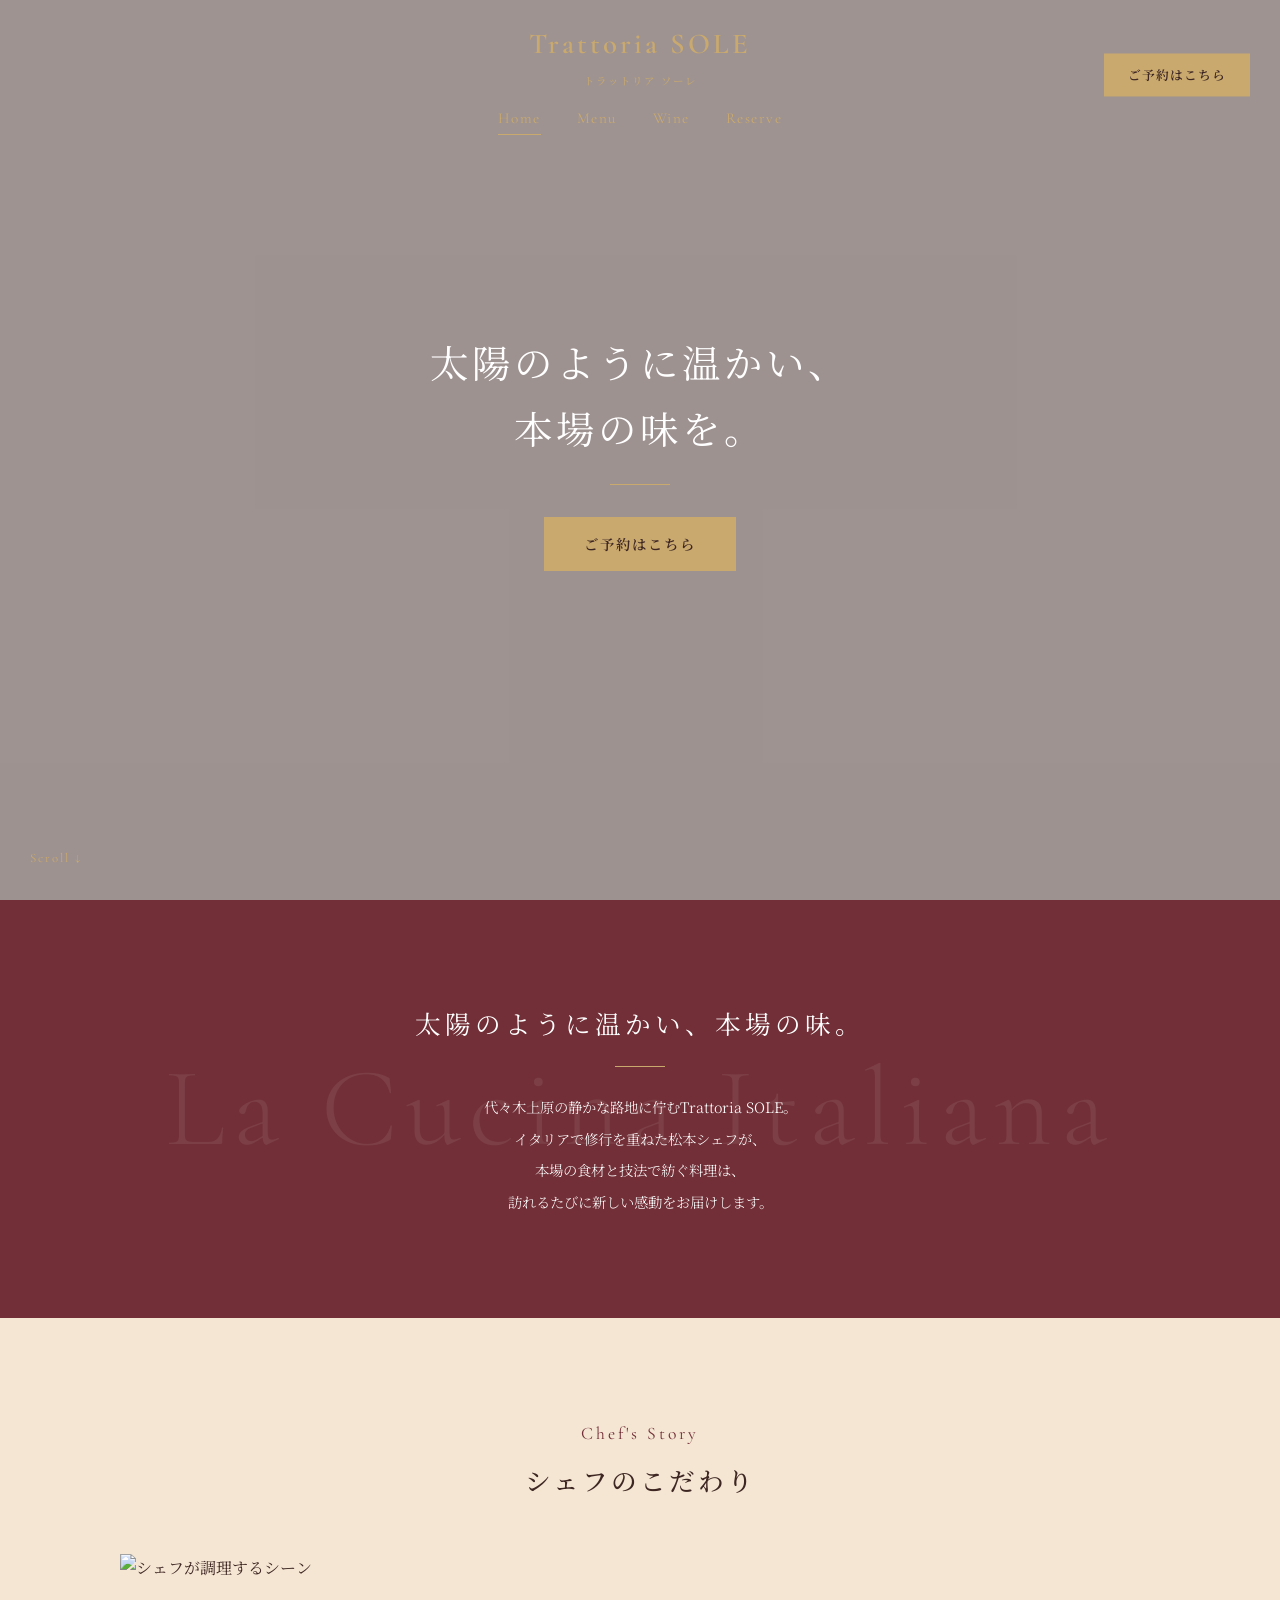
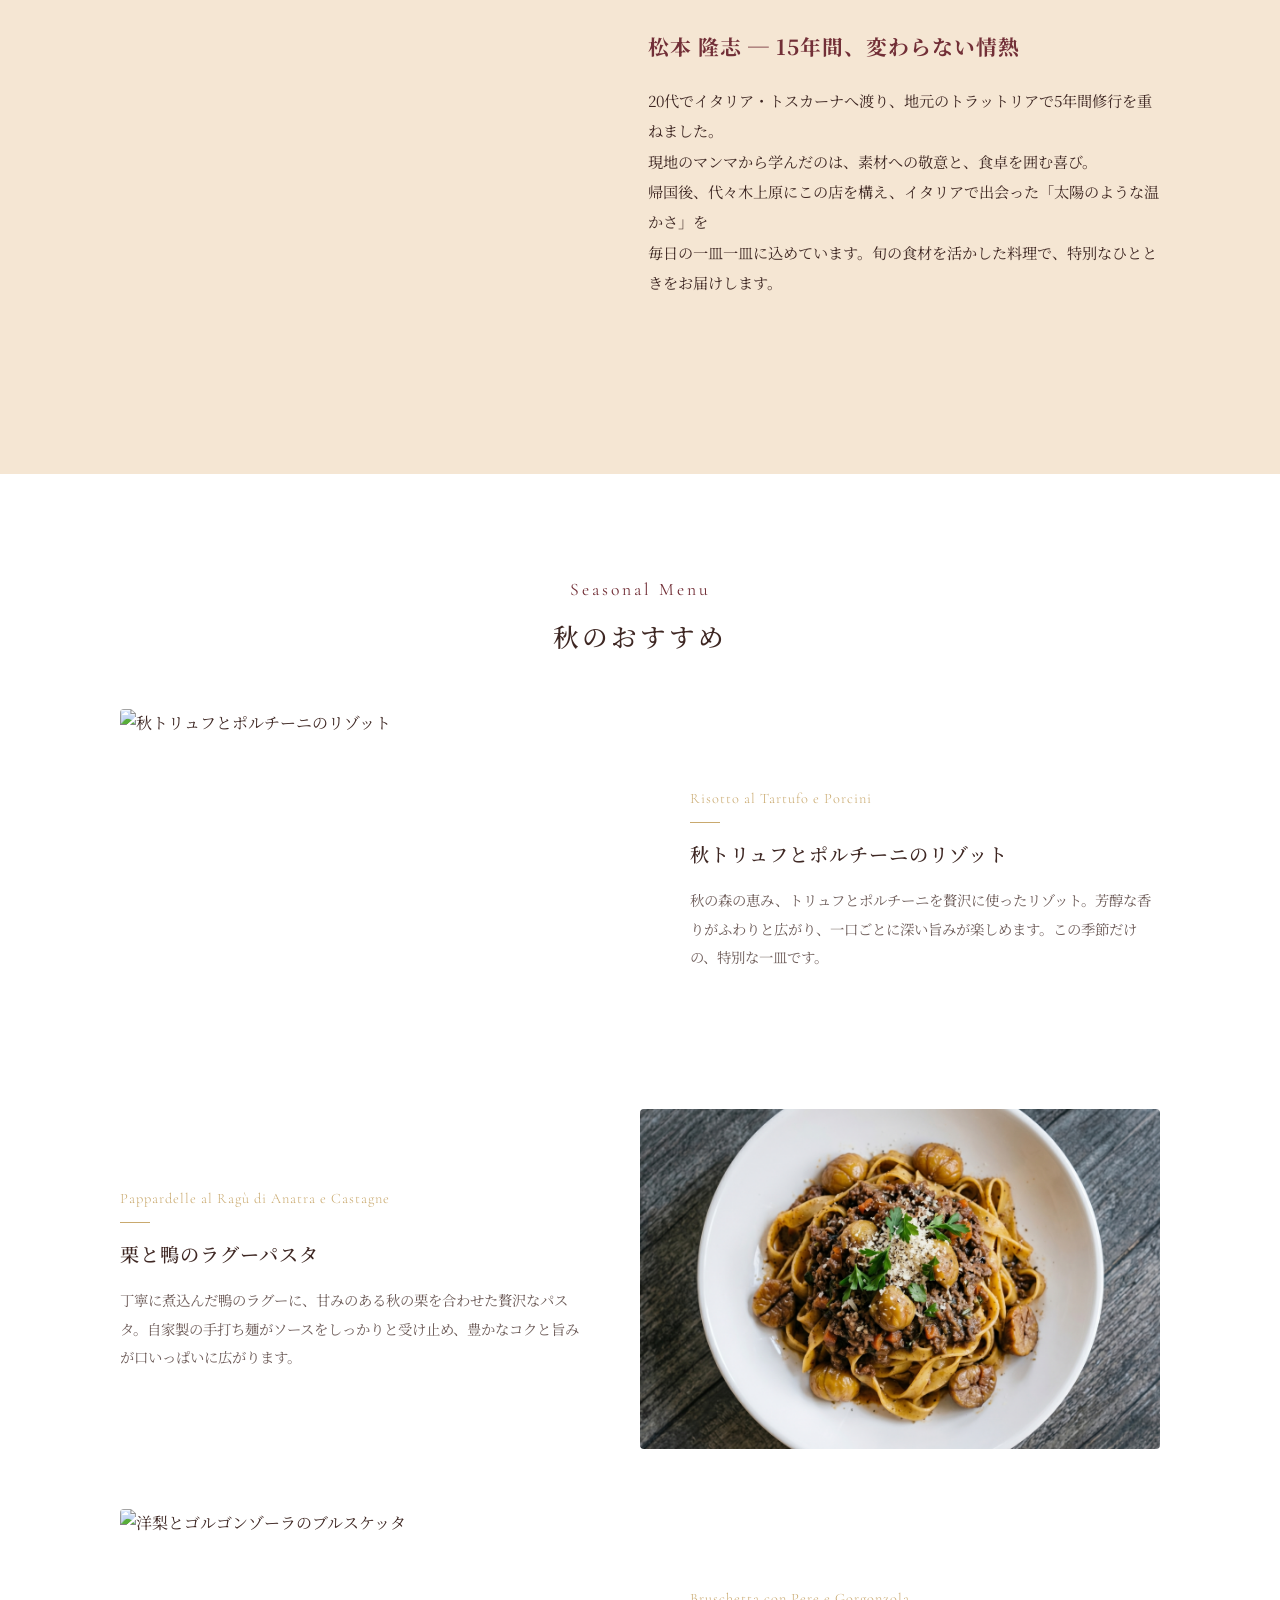
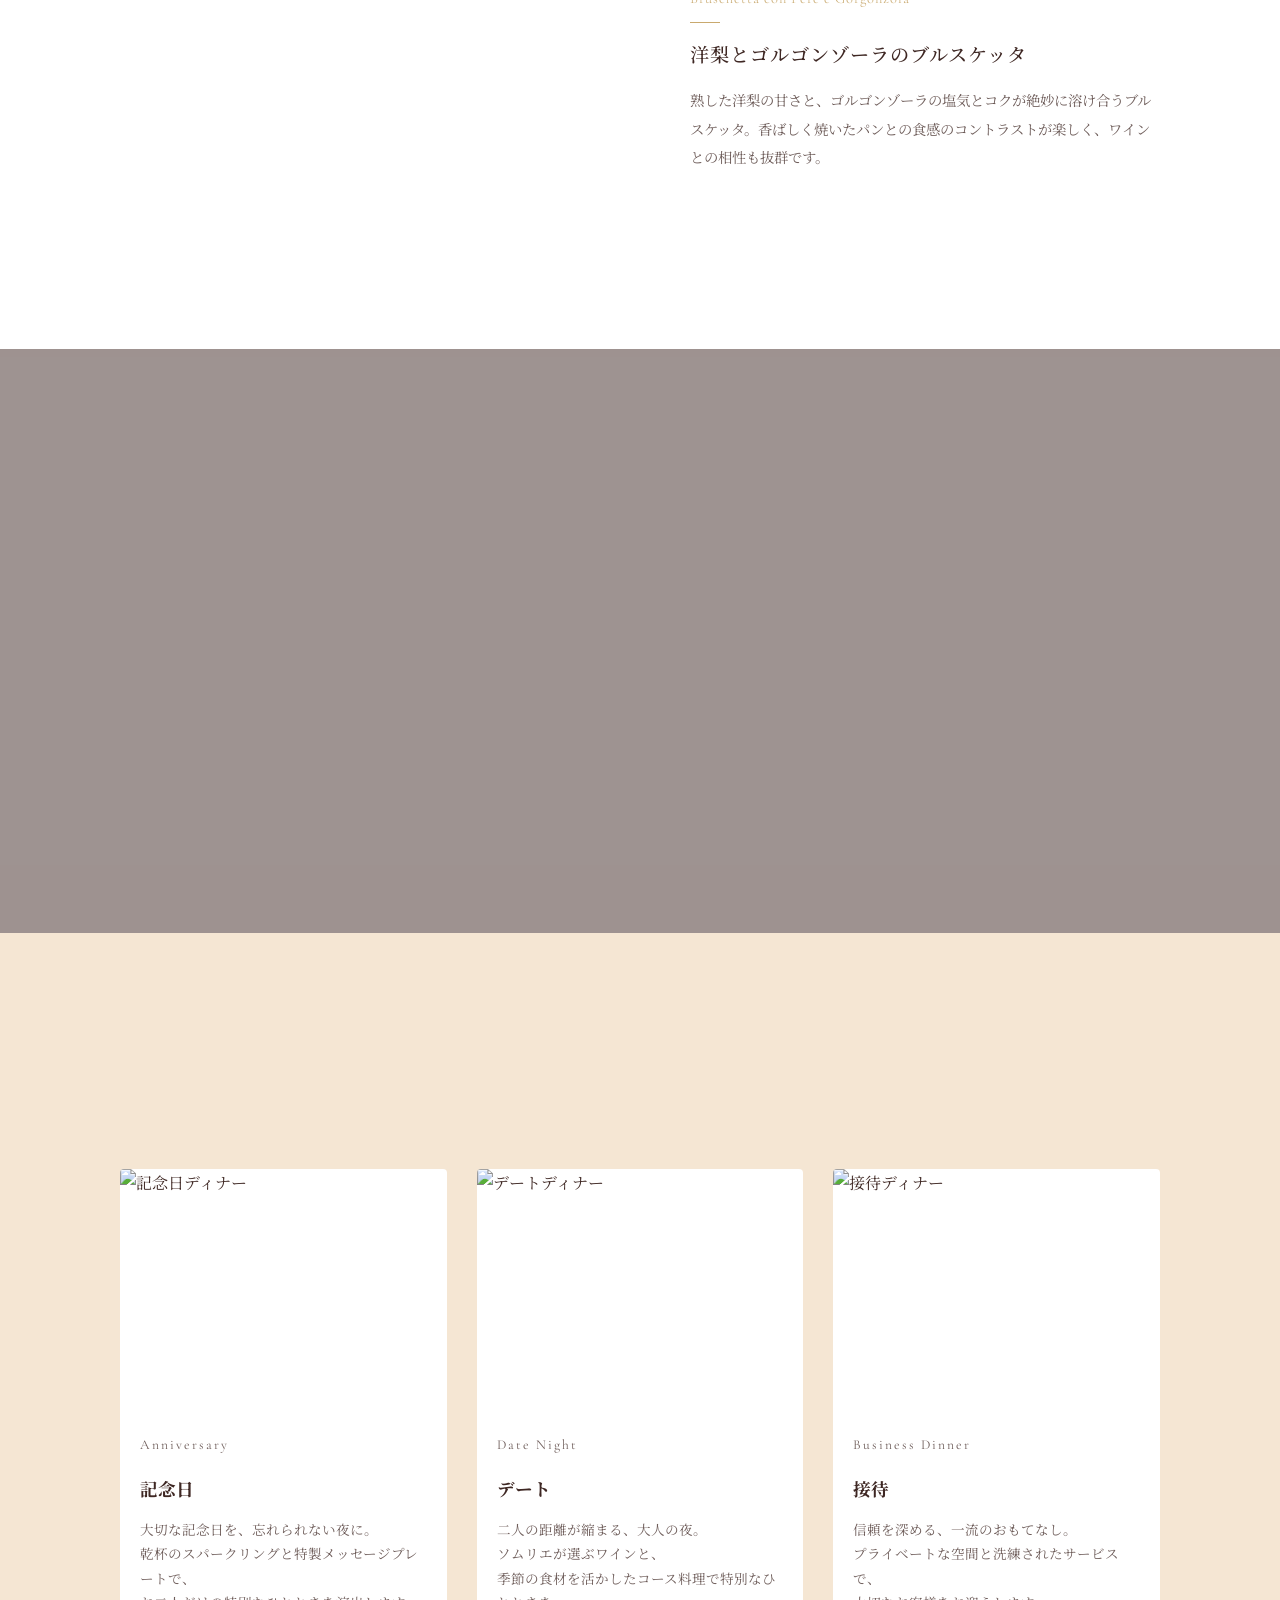
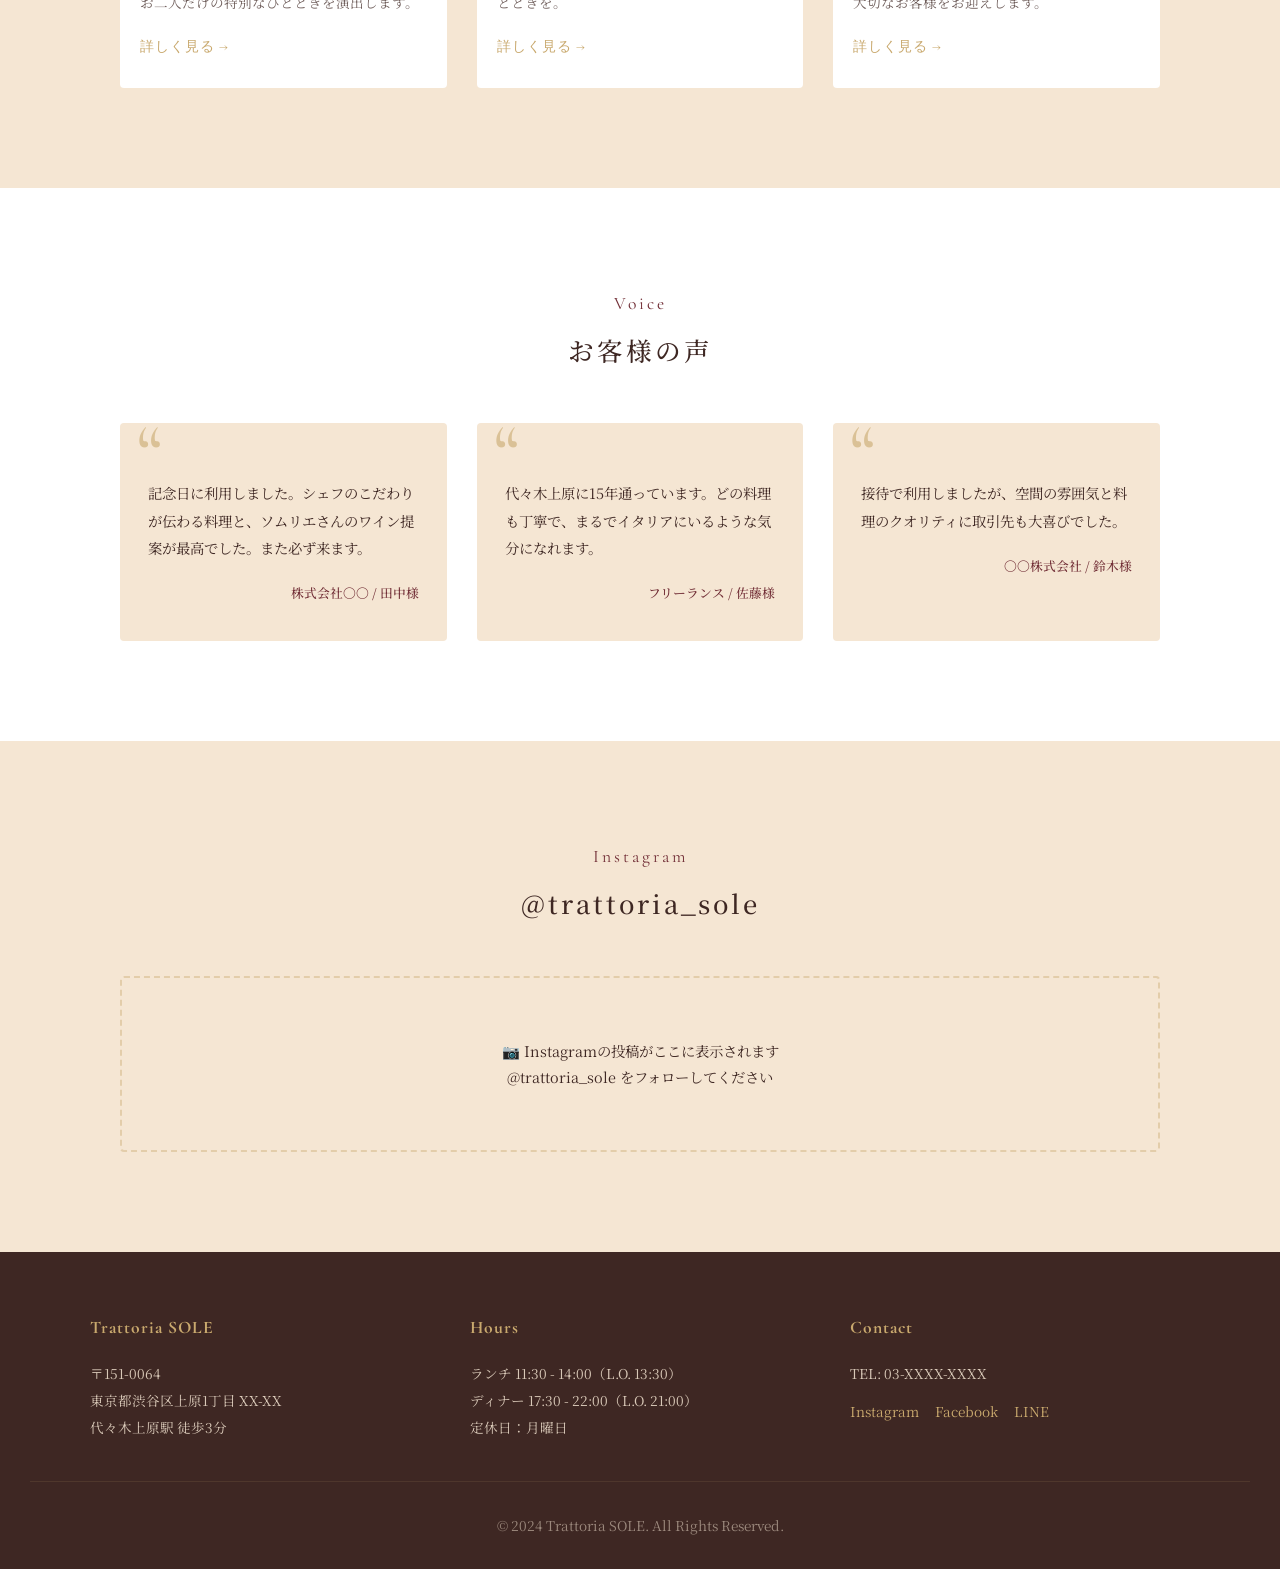
==== index.html @ f0df9966 "Initial commit for Trattoria SOLE" ====
<!DOCTYPE html>
<html lang="ja">
<head>
  <meta charset="UTF-8">
  <meta name="viewport" content="width=device-width, initial-scale=1.0">
  <title>Trattoria SOLE｜代々木上原のイタリアンレストラン</title>
  <meta name="description" content="代々木上原で15年。太陽のように温かい、本場イタリアの味をお届けするトラットリア ソーレ。パスタ・ワイン専門のイタリアンレストラン。">
  <link rel="stylesheet" href="style.css">
</head>
<body>

  <!-- ===== ヘッダー ===== -->
  <header class="header" id="header">
    <div class="header-inner">
      <a href="index.html" class="logo">
        Trattoria SOLE
        <span class="logo-sub">トラットリア ソーレ</span>
      </a>
      <nav class="nav" id="nav">
        <a href="index.html" class="active">Home</a>
        <a href="menu.html">Menu</a>
        <a href="wine.html">Wine</a>
        <a href="reserve.html">Reserve</a>
      </nav>
      <!-- PC用 予約ボタン -->
      <a href="reserve.html" class="reserve-btn-header">ご予約はこちら</a>
      <!-- ハンバーガーメニュー -->
      <button class="hamburger" id="hamburger" aria-label="メニューを開く">
        <span></span><span></span><span></span>
      </button>
    </div>
  </header>

  <!-- スマホ固定予約ボタン -->
  <a href="reserve.html" class="reserve-btn-fixed">ご予約はこちら</a>

  <!-- ===== ヒーローセクション（動画背景） ===== -->
  <section class="hero" id="hero">
    <video class="hero-video" autoplay muted loop playsinline poster="https://images.unsplash.com/photo-1414235077428-338989a2e8c0?w=1600&q=80">
      <source src="https://videos.pexels.com/video-files/3195394/3195394-uhd_2560_1440_25fps.mp4" type="video/mp4">
    </video>
    <div class="hero-overlay"></div>
    <div class="hero-content">
      <h1 class="hero-catch">太陽のように温かい、<br>本場の味を。</h1>
      <div class="hero-line"></div>
      <a href="reserve.html" class="reserve-btn">ご予約はこちら</a>
    </div>
    <div class="hero-scroll">Scroll ↓</div>
  </section>

  <!-- ===== ブランドスローガン ===== -->
  <section class="section brand-section" id="brand">
    <div class="brand-bg-text">La Cucina Italiana</div>
    <div class="container brand-content">
      <p class="brand-slogan fade-in">太陽のように温かい、本場の味。</p>
      <div class="brand-line"></div>
      <p class="brand-sub fade-in">
        代々木上原の静かな路地に佇むTrattoria SOLE。<br>
        イタリアで修行を重ねた松本シェフが、<br>
        本場の食材と技法で紡ぐ料理は、<br>
        訪れるたびに新しい感動をお届けします。
      </p>
    </div>
  </section>

  <!-- ===== シェフのこだわり ===== -->
  <section class="section section-beige" id="chef">
    <div class="container">
      <p class="section-title fade-in">Chef's Story</p>
      <h2 class="section-title-jp fade-in">シェフのこだわり</h2>
      <div class="chef-section fade-in">
        <div class="chef-img-wrap">
          <img src="https://images.unsplash.com/photo-1556910103-1c02745aae4d?w=800&q=80" alt="シェフが調理するシーン">
        </div>
        <div class="chef-text">
          <h3>松本 隆志 ─ 15年間、変わらない情熱</h3>
          <p>
            20代でイタリア・トスカーナへ渡り、地元のトラットリアで5年間修行を重ねました。<br>
            現地のマンマから学んだのは、素材への敬意と、食卓を囲む喜び。<br>
            帰国後、代々木上原にこの店を構え、イタリアで出会った「太陽のような温かさ」を<br>
            毎日の一皿一皿に込めています。旬の食材を活かした料理で、特別なひとときをお届けします。
          </p>
        </div>
      </div>
    </div>
  </section>

  <!-- ===== 秋のおすすめ ===== -->
  <section class="section section-white" id="seasonal">
    <div class="container">
      <p class="section-title fade-in">Seasonal Menu</p>
      <h2 class="section-title-jp fade-in">秋のおすすめ</h2>
      <!-- 1品目：写真左・テキスト右 -->
      <div class="seasonal-row fade-in">
        <div class="seasonal-img">
          <img src="https://images.unsplash.com/photo-1476124369491-e7addf5db371?w=600&q=80" alt="秋トリュフとポルチーニのリゾット">
        </div>
        <div class="seasonal-text">
          <span class="seasonal-it">Risotto al Tartufo e Porcini</span>
          <div class="seasonal-line"></div>
          <h4>秋トリュフとポルチーニのリゾット</h4>
          <p>秋の森の恵み、トリュフとポルチーニを贅沢に使ったリゾット。芳醇な香りがふわりと広がり、一口ごとに深い旨みが楽しめます。この季節だけの、特別な一皿です。</p>
        </div>
      </div>

      <!-- 2品目：テキスト左・写真右（reverse） -->
      <div class="seasonal-row seasonal-row-reverse fade-in">
        <div class="seasonal-img">
          <img src="autumn_pasta_ragu.jpg.jpg" alt="栗と鴨のラグーパスタ">
        </div>
        <div class="seasonal-text">
          <span class="seasonal-it">Pappardelle al Ragù di Anatra e Castagne</span>
          <div class="seasonal-line"></div>
          <h4>栗と鴨のラグーパスタ</h4>
          <p>丁寧に煮込んだ鴨のラグーに、甘みのある秋の栗を合わせた贅沢なパスタ。自家製の手打ち麺がソースをしっかりと受け止め、豊かなコクと旨みが口いっぱいに広がります。</p>
        </div>
      </div>

      <!-- 3品目：写真左・テキスト右 -->
      <div class="seasonal-row fade-in">
        <div class="seasonal-img">
          <img src="https://images.unsplash.com/photo-1572695157366-5e585ab2b69f?w=600&q=80" alt="洋梨とゴルゴンゾーラのブルスケッタ">
        </div>
        <div class="seasonal-text">
          <span class="seasonal-it">Bruschetta con Pere e Gorgonzola</span>
          <div class="seasonal-line"></div>
          <h4>洋梨とゴルゴンゾーラのブルスケッタ</h4>
          <p>熟した洋梨の甘さと、ゴルゴンゾーラの塩気とコクが絶妙に溶け合うブルスケッタ。香ばしく焼いたパンとの食感のコントラストが楽しく、ワインとの相性も抜群です。</p>
        </div>
      </div>
    </div>
  </section>

  <!-- ===== コース紹介 ===== -->
  <section class="section course-section" id="course">
    <div class="course-overlay"></div>
    <div class="container course-content">
      <p class="section-title fade-in">Course</p>
      <h2 class="section-title-jp fade-in">コースのご案内</h2>
      <div class="course-grid">
        <div class="course-card fade-in">
          <h4>ランチコース</h4>
          <div class="price">¥3,800〜</div>
          <p>前菜＋パスタ＋ドルチェ＋ドリンク<br>平日のちょっと特別なランチに</p>
        </div>
        <div class="course-card fade-in">
          <h4>ディナーコース</h4>
          <div class="price">¥8,500〜</div>
          <p>前菜2品＋パスタ＋メイン＋ドルチェ<br>大切な方との夜に</p>
        </div>
        <div class="course-card fade-in">
          <h4>記念日コース</h4>
          <div class="price">¥12,000〜</div>
          <p>乾杯スパークリング付き<br>メッセージプレートでお祝いを</p>
        </div>
      </div>
    </div>
  </section>

  <!-- ===== シーン別利用提案 ===== -->
  <section class="section section-beige" id="occasion">
    <div class="container">
      <p class="section-title fade-in">Special Occasion</p>
      <h2 class="section-title-jp fade-in">特別な日に、SOLEを</h2>
      <div class="occasion-grid">
        <div class="occasion-card fade-in">
          <div class="occasion-img">
            <img src="https://images.unsplash.com/photo-1507003211169-0a1dd7228f2d?w=600&q=80" alt="記念日ディナー">
          </div>
          <div class="occasion-text">
            <p class="occasion-en">Anniversary</p>
            <h4>記念日</h4>
            <p>大切な記念日を、忘れられない夜に。<br>乾杯のスパークリングと特製メッセージプレートで、<br>お二人だけの特別なひとときを演出します。</p>
            <a href="reserve.html" class="occasion-link">詳しく見る →</a>
          </div>
        </div>
        <div class="occasion-card fade-in">
          <div class="occasion-img">
            <img src="https://images.unsplash.com/photo-1414235077428-338989a2e8c0?w=600&q=80" alt="デートディナー">
          </div>
          <div class="occasion-text">
            <p class="occasion-en">Date Night</p>
            <h4>デート</h4>
            <p>二人の距離が縮まる、大人の夜。<br>ソムリエが選ぶワインと、<br>季節の食材を活かしたコース料理で特別なひとときを。</p>
            <a href="reserve.html" class="occasion-link">詳しく見る →</a>
          </div>
        </div>
        <div class="occasion-card fade-in">
          <div class="occasion-img">
            <img src="https://images.unsplash.com/photo-1550966871-3ed3cdb51f3a?w=600&q=80" alt="接待ディナー">
          </div>
          <div class="occasion-text">
            <p class="occasion-en">Business Dinner</p>
            <h4>接待</h4>
            <p>信頼を深める、一流のおもてなし。<br>プライベートな空間と洗練されたサービスで、<br>大切なお客様をお迎えします。</p>
            <a href="reserve.html" class="occasion-link">詳しく見る →</a>
          </div>
        </div>
      </div>
    </div>
  </section>

  <!-- ===== お客様の声 ===== -->
  <section class="section section-white" id="testimonial">
    <div class="container">
      <p class="section-title fade-in">Voice</p>
      <h2 class="section-title-jp fade-in">お客様の声</h2>
      <div class="testimonial-grid">
        <div class="testimonial-card fade-in">
          <p>記念日に利用しました。シェフのこだわりが伝わる料理と、ソムリエさんのワイン提案が最高でした。また必ず来ます。</p>
          <div class="author">株式会社〇〇 / 田中様</div>
        </div>
        <div class="testimonial-card fade-in">
          <p>代々木上原に15年通っています。どの料理も丁寧で、まるでイタリアにいるような気分になれます。</p>
          <div class="author">フリーランス / 佐藤様</div>
        </div>
        <div class="testimonial-card fade-in">
          <p>接待で利用しましたが、空間の雰囲気と料理のクオリティに取引先も大喜びでした。</p>
          <div class="author">〇〇株式会社 / 鈴木様</div>
        </div>
      </div>
    </div>
  </section>

  <!-- ===== Instagram ===== -->
  <section class="section section-beige" id="instagram">
    <div class="container">
      <p class="section-title fade-in">Instagram</p>
      <h2 class="section-title-jp fade-in">@trattoria_sole</h2>
      <div class="instagram-placeholder fade-in">
        <p>📷 Instagramの投稿がここに表示されます<br>@trattoria_sole をフォローしてください</p>
      </div>
    </div>
  </section>

  <!-- ===== フッター ===== -->
  <footer class="footer" id="footer">
    <div class="footer-inner">
      <div class="footer-col">
        <h4>Trattoria SOLE</h4>
        <p>
          〒151-0064<br>
          東京都渋谷区上原1丁目 XX-XX<br>
          代々木上原駅 徒歩3分
        </p>
      </div>
      <div class="footer-col">
        <h4>Hours</h4>
        <p>
          ランチ 11:30 - 14:00（L.O. 13:30）<br>
          ディナー 17:30 - 22:00（L.O. 21:00）<br>
          定休日：月曜日
        </p>
      </div>
      <div class="footer-col">
        <h4>Contact</h4>
        <p>TEL: 03-XXXX-XXXX</p>
        <div class="footer-sns">
          <a href="#">Instagram</a>
          <a href="#">Facebook</a>
          <a href="#">LINE</a>
        </div>
      </div>
    </div>
    <div class="footer-bottom">
      <p>&copy; 2024 Trattoria SOLE. All Rights Reserved.</p>
    </div>
  </footer>

  <script src="script.js"></script>
</body>
</html>
---- style.css ----
/* ==========================================
   Trattoria SOLE - メインスタイルシート
   配色: ワインレッド, ベージュ, ゴールド, ダークブラウン
   ========================================== */

/* --- Google Fonts 読み込み --- */
@import url('https://fonts.googleapis.com/css2?family=Cormorant+Garamond:ital,wght@0,300;0,400;0,600;0,700;1,400&family=Noto+Serif+JP:wght@300;400;500;600;700&display=swap');

/* --- CSS カスタムプロパティ（変数） --- */
:root {
  --wine-red: #722F37;
  --beige: #F5E6D3;
  --gold: #C9A96E;
  --dark-brown: #3E2723;
  --white: #FFFFFF;
  --black: #1a1a1a;
  --font-jp: 'Noto Serif JP', serif;
  --font-it: 'Cormorant Garamond', serif;
  --section-padding: 100px 0;
  --transition: 0.3s ease;
}

/* --- リセット＆ベース --- */
*, *::before, *::after {
  margin: 0;
  padding: 0;
  box-sizing: border-box;
}

html {
  scroll-behavior: smooth;
  font-size: 16px;
}

body {
  font-family: var(--font-jp);
  color: var(--dark-brown);
  background-color: var(--white);
  line-height: 1.8;
  overflow-x: hidden;
}

a {
  text-decoration: none;
  color: inherit;
}

ul { list-style: none; }

img {
  max-width: 100%;
  height: auto;
  display: block;
}

/* --- ヘッダー --- */
.header {
  position: fixed;
  top: 0;
  left: 0;
  width: 100%;
  z-index: 1000;
  background: transparent;
  transition: background 0.4s ease;
}

/* スクロール時に背景を表示 */
.header.scrolled {
  background: rgba(62, 39, 35, 0.95);
}

.header-inner {
  max-width: 1200px;
  margin: 0 auto;
  padding: 18px 30px 0;
  display: flex;
  flex-direction: column;
  align-items: center;
}

/* ロゴ */
.logo {
  font-family: var(--font-it);
  font-size: 1.8rem;
  font-weight: 600;
  color: var(--gold);
  letter-spacing: 3px;
  text-align: center;
}

.logo-sub {
  font-family: var(--font-jp);
  font-size: 0.65rem;
  color: var(--gold);
  letter-spacing: 2px;
  opacity: 0.8;
  display: block;
  margin-top: 2px;
}

/* ナビゲーション */
.nav {
  display: flex;
  align-items: center;
  justify-content: center;
  gap: 36px;
  padding: 14px 0 16px;
  width: 100%;
}

.nav a {
  font-family: var(--font-it);
  font-size: 0.95rem;
  color: var(--gold);
  letter-spacing: 1.5px;
  position: relative;
  padding-bottom: 3px;
  transition: color var(--transition);
}

/* ホバー時のゴールド下線アニメーション */
.nav a::after {
  content: '';
  position: absolute;
  bottom: 0;
  left: 0;
  width: 0;
  height: 1px;
  background: var(--gold);
  transition: width 0.4s ease;
}

.nav a:hover::after,
.nav a.active::after {
  width: 100%;
}

/* 予約ボタン（PC：ヘッダー右上固定） */
.reserve-btn-header {
  position: absolute;
  right: 30px;
  top: 50%;
  transform: translateY(-50%);
  background: var(--gold);
  color: var(--dark-brown);
  font-family: var(--font-jp);
  font-size: 0.8rem;
  font-weight: 600;
  padding: 10px 24px;
  border: none;
  cursor: pointer;
  letter-spacing: 1px;
  transition: background var(--transition), transform 0.2s;
}

.reserve-btn-header:hover {
  background: #b8944f;
  transform: translateY(-50%) scale(1.03);
}

/* スマホ固定予約ボタン */
.reserve-btn-fixed {
  display: none;
  position: fixed;
  bottom: 0;
  left: 0;
  width: 100%;
  background: var(--gold);
  color: var(--dark-brown);
  font-family: var(--font-jp);
  font-size: 1rem;
  font-weight: 600;
  padding: 16px;
  border: none;
  cursor: pointer;
  text-align: center;
  z-index: 999;
  letter-spacing: 2px;
}

/* ハンバーガーメニュー */
.hamburger {
  display: none;
  position: absolute;
  right: 20px;
  top: 50%;
  transform: translateY(-50%);
  background: none;
  border: none;
  cursor: pointer;
  width: 28px;
  height: 20px;
  flex-direction: column;
  justify-content: space-between;
}

.hamburger span {
  display: block;
  width: 100%;
  height: 2px;
  background: var(--gold);
  transition: var(--transition);
}

.hamburger.active span:nth-child(1) {
  transform: rotate(45deg) translate(6px, 6px);
}
.hamburger.active span:nth-child(2) {
  opacity: 0;
}
.hamburger.active span:nth-child(3) {
  transform: rotate(-45deg) translate(6px, -6px);
}

/* --- ヒーローセクション --- */
.hero {
  position: relative;
  width: 100%;
  height: 100vh;
  min-height: 600px;
  overflow: hidden;
  display: flex;
  align-items: center;
  justify-content: center;
}

/* 動画背景 */
.hero-video {
  position: absolute;
  top: 0;
  left: 0;
  width: 100%;
  height: 100%;
  object-fit: cover;
}

/* 暗めオーバーレイ（ダークブラウン） */
.hero-overlay {
  position: absolute;
  top: 0;
  left: 0;
  width: 100%;
  height: 100%;
  background: rgba(62, 39, 35, 0.5);
}

.hero-content {
  position: relative;
  z-index: 2;
  text-align: center;
  color: var(--white);
  padding: 0 20px;
}

.hero-catch {
  font-family: var(--font-jp);
  font-size: 2.4rem;
  font-weight: 400;
  letter-spacing: 4px;
  line-height: 1.7;
  margin-bottom: 24px;
}

/* ゴールドの区切り線 */
.hero-line {
  width: 60px;
  height: 1px;
  background: var(--gold);
  margin: 0 auto 32px;
}

.hero .reserve-btn {
  display: inline-block;
  background: var(--gold);
  color: var(--dark-brown);
  font-family: var(--font-jp);
  font-size: 0.9rem;
  font-weight: 600;
  padding: 14px 40px;
  letter-spacing: 2px;
  transition: background var(--transition), transform 0.2s;
}

.hero .reserve-btn:hover {
  background: #b8944f;
  transform: scale(1.03);
}

/* Scroll ↓ インジケーター */
.hero-scroll {
  position: absolute;
  bottom: 30px;
  left: 30px;
  z-index: 2;
  font-family: var(--font-it);
  font-size: 0.8rem;
  color: var(--gold);
  letter-spacing: 2px;
  animation: scrollBounce 2s ease-in-out infinite;
}

@keyframes scrollBounce {
  0%, 100% { transform: translateY(0); }
  50% { transform: translateY(8px); }
}

/* --- ブランドスローガン --- */
.brand-section {
  position: relative;
  background: var(--wine-red);
  overflow: hidden;
  text-align: center;
}

.brand-bg-text {
  position: absolute;
  top: 50%;
  left: 50%;
  transform: translate(-50%, -50%);
  font-family: var(--font-it);
  font-size: 7rem;
  font-weight: 300;
  color: rgba(255, 255, 255, 0.08);
  white-space: nowrap;
  letter-spacing: 8px;
  pointer-events: none;
}

.brand-content {
  position: relative;
  z-index: 1;
}

.brand-slogan {
  font-family: var(--font-jp);
  font-size: 1.6rem;
  font-weight: 400;
  color: var(--white);
  letter-spacing: 4px;
  line-height: 1.8;
  margin-bottom: 20px;
}

.brand-line {
  width: 50px;
  height: 1px;
  background: var(--gold);
  margin: 0 auto 24px;
}

.brand-sub {
  font-family: var(--font-jp);
  font-size: 0.9rem;
  font-weight: 300;
  color: var(--white);
  line-height: 2.2;
  opacity: 0.85;
}

/* --- シーン別利用提案 --- */
.occasion-grid {
  display: grid;
  grid-template-columns: repeat(3, 1fr);
  gap: 30px;
}

.occasion-card {
  background: var(--white);
  border-radius: 4px;
  overflow: hidden;
  transition: transform 0.3s ease;
}

.occasion-card:hover {
  transform: translateY(-4px);
}

.occasion-img {
  overflow: hidden;
  height: 240px;
}

.occasion-img img {
  width: 100%;
  height: 100%;
  object-fit: cover;
  transition: transform 0.6s ease;
}

.occasion-card:hover .occasion-img img {
  transform: scale(1.08);
}

.occasion-text {
  padding: 24px 20px 28px;
}

.occasion-en {
  font-family: var(--font-it);
  font-size: 0.8rem;
  color: var(--gold);
  letter-spacing: 2px;
  margin-bottom: 4px;
}

.occasion-text h4 {
  font-family: var(--font-jp);
  font-size: 1.1rem;
  color: var(--dark-brown);
  margin-bottom: 12px;
}

.occasion-text p {
  font-size: 0.85rem;
  line-height: 1.8;
  color: var(--dark-brown);
  opacity: 0.75;
  margin-bottom: 16px;
}

.occasion-link {
  font-family: var(--font-it);
  font-size: 0.85rem;
  color: var(--gold);
  letter-spacing: 1px;
  transition: opacity var(--transition);
}

.occasion-link:hover {
  opacity: 0.6;
}

/* --- 共通セクションスタイル --- */
.section {
  padding: var(--section-padding);
}

.section-beige {
  background: var(--beige);
}

.section-white {
  background: var(--white);
}

.container {
  max-width: 1100px;
  margin: 0 auto;
  padding: 0 30px;
}

/* 英字サブタイトル（小さめ・控えめ） */
.section-title {
  font-family: var(--font-it);
  font-size: 1.1rem;
  color: var(--wine-red);
  text-align: center;
  letter-spacing: 3px;
  margin-bottom: 8px;
  font-weight: 400;
  opacity: 0.7;
}

/* 日本語メインタイトル（大きめ・メイン） */
.section-title-jp {
  font-family: var(--font-jp);
  font-size: 1.6rem;
  font-weight: 500;
  color: var(--dark-brown);
  text-align: center;
  letter-spacing: 3px;
  margin-bottom: 50px;
}

/* --- シェフのこだわり --- */
.chef-section {
  display: flex;
  align-items: center;
  gap: 60px;
}

.chef-img-wrap {
  flex: 0 0 45%;
  overflow: hidden;
}

.chef-img-wrap img {
  width: 100%;
  height: 420px;
  object-fit: cover;
}

.chef-text {
  flex: 1;
}

.chef-text h3 {
  font-family: var(--font-jp);
  font-size: 1.3rem;
  color: var(--wine-red);
  margin-bottom: 20px;
  letter-spacing: 1px;
}

.chef-text p {
  font-size: 0.95rem;
  line-height: 2;
  color: var(--dark-brown);
}

/* --- 季節のおすすめ（段々レイアウト） --- */
.seasonal-row {
  display: flex;
  align-items: center;
  gap: 50px;
  margin-bottom: 60px;
}

.seasonal-row:last-child {
  margin-bottom: 0;
}

/* 偶数品目を左右反転 */
.seasonal-row-reverse {
  flex-direction: row-reverse;
}

/* 写真エリア */
.seasonal-img {
  flex: 0 0 50%;
  overflow: hidden;
  border-radius: 4px;
}

.seasonal-img img {
  width: 100%;
  height: 340px;
  object-fit: cover;
  transition: transform 0.6s ease;
}

.seasonal-row:hover .seasonal-img img {
  transform: scale(1.04);
}

/* テキストエリア */
.seasonal-text {
  flex: 1;
}

/* イタリア語名（ゴールド・細字・小さめ） */
.seasonal-it {
  display: block;
  font-family: var(--font-it);
  font-size: 0.9rem;
  font-weight: 300;
  color: var(--gold);
  letter-spacing: 1px;
  margin-bottom: 10px;
}

/* ゴールドの区切り線 */
.seasonal-line {
  width: 30px;
  height: 1px;
  background: var(--gold);
  margin-bottom: 14px;
}

.seasonal-text h4 {
  font-family: var(--font-jp);
  font-size: 1.2rem;
  font-weight: 500;
  color: var(--dark-brown);
  margin-bottom: 14px;
  letter-spacing: 1px;
}

.seasonal-text p {
  font-size: 0.9rem;
  line-height: 2;
  color: var(--dark-brown);
  opacity: 0.75;
}

/* --- コースプレビュー --- */
.course-section {
  position: relative;
  overflow: hidden;
  background: url('https://images.unsplash.com/photo-1414235077428-338989a2e8c0?w=1600&q=80') center/cover no-repeat;
}

.course-overlay {
  position: absolute;
  top: 0;
  left: 0;
  width: 100%;
  height: 100%;
  background: rgba(62, 39, 35, 0.5);
}

.course-content {
  position: relative;
  z-index: 1;
}

/* コースセクション内のタイトルは白系に */
.course-section .section-title {
  color: rgba(255, 255, 255, 0.6);
}

.course-section .section-title-jp {
  color: var(--white);
}

.course-grid {
  display: grid;
  grid-template-columns: repeat(3, 1fr);
  gap: 30px;
}

.course-card {
  background: rgba(255, 255, 255, 0.15);
  backdrop-filter: blur(12px);
  -webkit-backdrop-filter: blur(12px);
  border: 1px solid rgba(201, 169, 110, 0.4);
  padding: 40px 30px;
  text-align: center;
  border-radius: 8px;
  transition: transform 0.3s ease;
}

.course-card:hover {
  transform: translateY(-6px);
}

.course-card h4 {
  font-family: var(--font-jp);
  font-size: 1.1rem;
  color: var(--white);
  margin-bottom: 12px;
}

.course-card .price {
  font-family: var(--font-it);
  font-size: 2rem;
  color: var(--gold);
  font-weight: 600;
  margin-bottom: 16px;
}

.course-card p {
  font-size: 0.85rem;
  line-height: 1.8;
  color: var(--white);
  opacity: 0.9;
}

/* --- お客様の声 --- */
.testimonial-grid {
  display: grid;
  grid-template-columns: repeat(3, 1fr);
  gap: 30px;
}

.testimonial-card {
  background: var(--beige);
  padding: 36px 28px;
  border-radius: 4px;
  position: relative;
}

.testimonial-card::before {
  content: '\201C';
  font-family: var(--font-it);
  font-size: 5rem;
  color: var(--gold);
  position: absolute;
  top: -10px;
  left: 16px;
  line-height: 1;
  opacity: 0.6;
}

.testimonial-card p {
  font-size: 0.9rem;
  line-height: 1.9;
  margin-bottom: 20px;
  padding-top: 20px;
  position: relative;
  z-index: 1;
}

.testimonial-card .author {
  font-size: 0.8rem;
  color: var(--wine-red);
  font-weight: 500;
  text-align: right;
}

/* --- Instagram --- */
.instagram-placeholder {
  background: var(--beige);
  border: 2px dashed rgba(201, 169, 110, 0.4);
  border-radius: 4px;
  padding: 60px 30px;
  text-align: center;
  color: var(--dark-brown);
  opacity: 0.7;
  font-size: 0.9rem;
}

/* --- フッター --- */
.footer {
  background: var(--dark-brown);
  color: var(--beige);
  padding: 60px 30px 30px;
}

.footer-inner {
  max-width: 1100px;
  margin: 0 auto;
  display: grid;
  grid-template-columns: repeat(3, 1fr);
  gap: 40px;
  margin-bottom: 40px;
}

.footer h4 {
  font-family: var(--font-it);
  color: var(--gold);
  font-size: 1.1rem;
  margin-bottom: 16px;
  letter-spacing: 1px;
}

.footer p, .footer li {
  font-size: 0.85rem;
  line-height: 2;
  opacity: 0.85;
}

.footer-sns {
  display: flex;
  gap: 16px;
  margin-top: 12px;
}

.footer-sns a {
  color: var(--gold);
  font-size: 0.85rem;
  transition: opacity var(--transition);
}

.footer-sns a:hover { opacity: 0.6; }

.footer-bottom {
  text-align: center;
  padding-top: 30px;
  border-top: 1px solid rgba(201, 169, 110, 0.2);
  font-size: 0.75rem;
  opacity: 0.6;
}

/* ====== メニューページ ====== */
.menu-hero {
  position: relative;
  height: 60vh;
  min-height: 450px;
  display: flex;
  align-items: center;
  justify-content: center;
  background: var(--dark-brown);
  overflow: hidden;
}

.menu-hero img {
  position: absolute;
  width: 100%;
  height: 100%;
  object-fit: cover;
  opacity: 0.35;
}

.menu-hero-content {
  position: relative;
  z-index: 2;
  text-align: center;
  color: var(--white);
}

.menu-hero-content h1 {
  font-family: var(--font-it);
  font-size: 2.8rem;
  letter-spacing: 5px;
  margin-bottom: 8px;
}

.menu-hero-content p {
  font-size: 0.9rem;
  letter-spacing: 2px;
  opacity: 0.8;
}

/* メニューカテゴリ */
.menu-category {
  margin-bottom: 60px;
}

.menu-category h3 {
  font-family: var(--font-it);
  font-size: 1.6rem;
  color: var(--wine-red);
  letter-spacing: 2px;
  margin-bottom: 8px;
}

.menu-category .cat-jp {
  font-size: 0.8rem;
  color: var(--dark-brown);
  opacity: 0.6;
  margin-bottom: 24px;
}

.menu-item {
  display: flex;
  justify-content: space-between;
  align-items: baseline;
  padding: 14px 0;
  border-bottom: 1px solid rgba(201, 169, 110, 0.2);
}

.menu-item-name {
  font-size: 0.95rem;
  font-weight: 400;
}

.menu-item-name .it-name {
  font-family: var(--font-it);
  font-size: 1rem;
  margin-right: 8px;
}

.menu-item-price {
  font-family: var(--font-it);
  font-size: 1.1rem;
  color: var(--gold);
  font-weight: 600;
  white-space: nowrap;
  margin-left: 16px;
}

/* コース詳細 */
.course-detail {
  background: var(--beige);
  border-radius: 4px;
  padding: 36px 32px;
  margin-bottom: 20px;
}

.course-detail h4 {
  font-family: var(--font-jp);
  font-size: 1.1rem;
  color: var(--wine-red);
  margin-bottom: 6px;
}

.course-detail .price {
  font-family: var(--font-it);
  font-size: 1.6rem;
  color: var(--gold);
  font-weight: 600;
  margin-bottom: 12px;
}

.course-detail p {
  font-size: 0.85rem;
  line-height: 1.8;
  opacity: 0.85;
}

.allergy-note {
  background: rgba(201, 169, 110, 0.1);
  border-left: 3px solid var(--gold);
  padding: 20px 24px;
  font-size: 0.85rem;
  line-height: 1.8;
  margin-top: 40px;
  border-radius: 0 4px 4px 0;
}

/* ====== ワインページ ====== */
.sommelier-section {
  display: flex;
  align-items: center;
  gap: 50px;
}

.sommelier-img {
  flex: 0 0 45%;
  overflow: hidden;
  border-radius: 4px;
}

.sommelier-img img {
  width: 100%;
  height: 400px;
  object-fit: cover;
}

.sommelier-text {
  flex: 1;
}

.sommelier-text blockquote {
  font-size: 1.05rem;
  line-height: 2;
  font-style: italic;
  color: var(--dark-brown);
  border-left: 3px solid var(--gold);
  padding-left: 20px;
}

.wine-list-section {
  position: relative;
}

.wine-bg {
  position: absolute;
  top: 0; left: 0;
  width: 100%; height: 100%;
  object-fit: cover;
  opacity: 0.08;
}

.wine-category {
  margin-bottom: 50px;
  position: relative;
  z-index: 1;
}

.wine-category h3 {
  font-family: var(--font-it);
  font-size: 1.4rem;
  color: var(--wine-red);
  margin-bottom: 20px;
  letter-spacing: 2px;
}

.wine-item {
  display: grid;
  grid-template-columns: 1fr auto;
  gap: 10px;
  padding: 12px 0;
  border-bottom: 1px solid rgba(201, 169, 110, 0.15);
  align-items: baseline;
}

.wine-item-info .wine-name {
  font-family: var(--font-it);
  font-size: 1rem;
  font-weight: 600;
  color: var(--dark-brown);
}

.wine-item-info .wine-detail {
  font-size: 0.8rem;
  opacity: 0.7;
  margin-top: 2px;
}

.wine-item-price {
  font-family: var(--font-it);
  font-size: 0.95rem;
  color: var(--gold);
  font-weight: 600;
  text-align: right;
}

/* ペアリング */
.pairing-grid {
  display: grid;
  grid-template-columns: repeat(3, 1fr);
  gap: 30px;
}

.pairing-card {
  background: var(--white);
  border: 1px solid rgba(201, 169, 110, 0.3);
  border-radius: 4px;
  padding: 32px 24px;
  text-align: center;
}

.pairing-card .pairing-num {
  font-family: var(--font-it);
  font-size: 2rem;
  color: var(--gold);
  margin-bottom: 12px;
}

.pairing-card h4 {
  font-size: 0.95rem;
  color: var(--wine-red);
  margin-bottom: 12px;
}

.pairing-card p {
  font-size: 0.85rem;
  line-height: 1.7;
  opacity: 0.8;
}

/* ====== 予約ページ ====== */
.form-section .container {
  max-width: 700px;
}

.form-group {
  margin-bottom: 28px;
}

.form-group label {
  display: block;
  font-size: 0.9rem;
  font-weight: 500;
  margin-bottom: 8px;
  color: var(--dark-brown);
}

.form-group label .required {
  color: var(--wine-red);
  font-size: 0.75rem;
  margin-left: 6px;
}

.form-group input,
.form-group select,
.form-group textarea {
  width: 100%;
  padding: 12px 8px;
  font-family: var(--font-jp);
  font-size: 0.95rem;
  color: var(--dark-brown);
  background: var(--beige);
  border: none;
  border-bottom: 2px solid rgba(62, 39, 35, 0.2);
  border-radius: 0;
  outline: none;
  transition: border-color var(--transition);
  -webkit-appearance: none;
  appearance: none;
}

.form-group select {
  background-image: url("data:image/svg+xml,%3Csvg xmlns='http://www.w3.org/2000/svg' width='12' height='8'%3E%3Cpath d='M1 1l5 5 5-5' stroke='%233E2723' stroke-width='1.5' fill='none'/%3E%3C/svg%3E");
  background-repeat: no-repeat;
  background-position: right 12px center;
  padding-right: 32px;
}

.form-group input:focus,
.form-group select:focus,
.form-group textarea:focus {
  border-bottom-color: var(--gold);
}

.form-group textarea {
  min-height: 120px;
  resize: vertical;
}

.form-error {
  color: var(--wine-red);
  font-size: 0.8rem;
  margin-top: 6px;
  display: none;
}

.form-group.has-error input,
.form-group.has-error select,
.form-group.has-error textarea {
  border-bottom-color: var(--wine-red);
}

.form-group.has-error .form-error {
  display: block;
}

.submit-btn {
  display: block;
  width: 100%;
  background: var(--wine-red);
  color: var(--white);
  font-family: var(--font-jp);
  font-size: 1rem;
  font-weight: 600;
  padding: 16px;
  border: none;
  cursor: pointer;
  letter-spacing: 2px;
  transition: background var(--transition);
  margin-top: 10px;
}

.submit-btn:hover {
  background: #5e252c;
}

/* 電話予約・キャンセルポリシー */
.reserve-info {
  margin-top: 60px;
}

.reserve-info-box {
  background: var(--beige);
  padding: 30px;
  border-radius: 4px;
  margin-bottom: 24px;
}

.reserve-info-box h4 {
  font-size: 1rem;
  color: var(--wine-red);
  margin-bottom: 10px;
}

.reserve-info-box p {
  font-size: 0.85rem;
  line-height: 1.8;
}

.reserve-info-box .tel {
  font-family: var(--font-it);
  font-size: 1.8rem;
  color: var(--gold);
  font-weight: 600;
}

/* アクセスマップ */
.map-wrap {
  margin-top: 40px;
  border-radius: 4px;
  overflow: hidden;
}

.map-wrap iframe {
  width: 100%;
  height: 350px;
  border: none;
}

.map-placeholder {
  width: 100%;
  height: 350px;
  background: var(--beige);
  display: flex;
  align-items: center;
  justify-content: center;
  font-size: 0.9rem;
  color: var(--dark-brown);
  opacity: 0.6;
}

/* --- アクセス情報リスト --- */
.access-list {
  max-width: 700px;
  margin: 0 auto 40px;
}

.access-item {
  padding: 20px 0;
  border-bottom: 1px solid rgba(201, 169, 110, 0.3);
}

.access-item:first-child {
  border-top: 1px solid rgba(201, 169, 110, 0.3);
}

.access-item dt {
  font-family: var(--font-jp);
  font-size: 1.05rem;
  font-weight: 600;
  color: var(--dark-brown);
  letter-spacing: 1px;
  margin-bottom: 6px;
}

.access-item dd {
  font-size: 0.9rem;
  line-height: 1.8;
  color: rgba(62, 39, 35, 0.6);
  margin: 0;
}

/* --- スクロールアニメーション --- */
.fade-in {
  opacity: 0;
  transform: translateY(30px);
  transition: opacity 0.8s ease, transform 0.8s ease;
}

.fade-in.visible {
  opacity: 1;
  transform: translateY(0);
}

/* ====== レスポンシブ（768px） ====== */
@media (max-width: 768px) {
  .header-inner {
    flex-direction: row;
    justify-content: center;
    padding: 14px 20px;
    position: relative;
  }

  .logo { font-size: 1.4rem; }
  .logo-sub { font-size: 0.55rem; }

  .nav {
    display: none;
    flex-direction: column;
    position: absolute;
    top: 100%;
    left: 0;
    width: 100%;
    background: var(--dark-brown);
    padding: 20px 0 30px;
    gap: 20px;
  }

  .nav.open { display: flex; }

  .hamburger { display: flex; }

  .reserve-btn-header { display: none; }
  .reserve-btn-fixed { display: block; }

  body { padding-bottom: 56px; }

  .hero-catch {
    font-size: 1.5rem;
    letter-spacing: 2px;
  }

  .section { padding: 60px 0; }

  .chef-section {
    flex-direction: column;
    gap: 30px;
  }

  .chef-img-wrap { flex: none; width: 100%; }
  .chef-img-wrap img { height: 280px; }

  .seasonal-row,
  .seasonal-row-reverse {
    flex-direction: column;
    gap: 24px;
    margin-bottom: 50px;
  }

  .seasonal-img { flex: none; width: 100%; }
  .seasonal-img img { height: 240px; }

  .course-grid,
  .testimonial-grid,
  .pairing-grid {
    grid-template-columns: 1fr;
  }

  .footer-inner {
    grid-template-columns: 1fr;
    gap: 30px;
  }

  .sommelier-section {
    flex-direction: column;
    gap: 30px;
  }

  .sommelier-img { flex: none; width: 100%; }

  .menu-hero-content h1 { font-size: 2rem; }

  .section-title { font-size: 1rem; }
  .section-title-jp { font-size: 1.4rem; }

  .hero-scroll { bottom: 70px; font-size: 0.7rem; }

  .brand-bg-text { font-size: 3rem; }
  .brand-slogan { font-size: 1.2rem; letter-spacing: 2px; }
  .brand-sub { font-size: 0.85rem; }

  .occasion-grid { grid-template-columns: 1fr; }
}
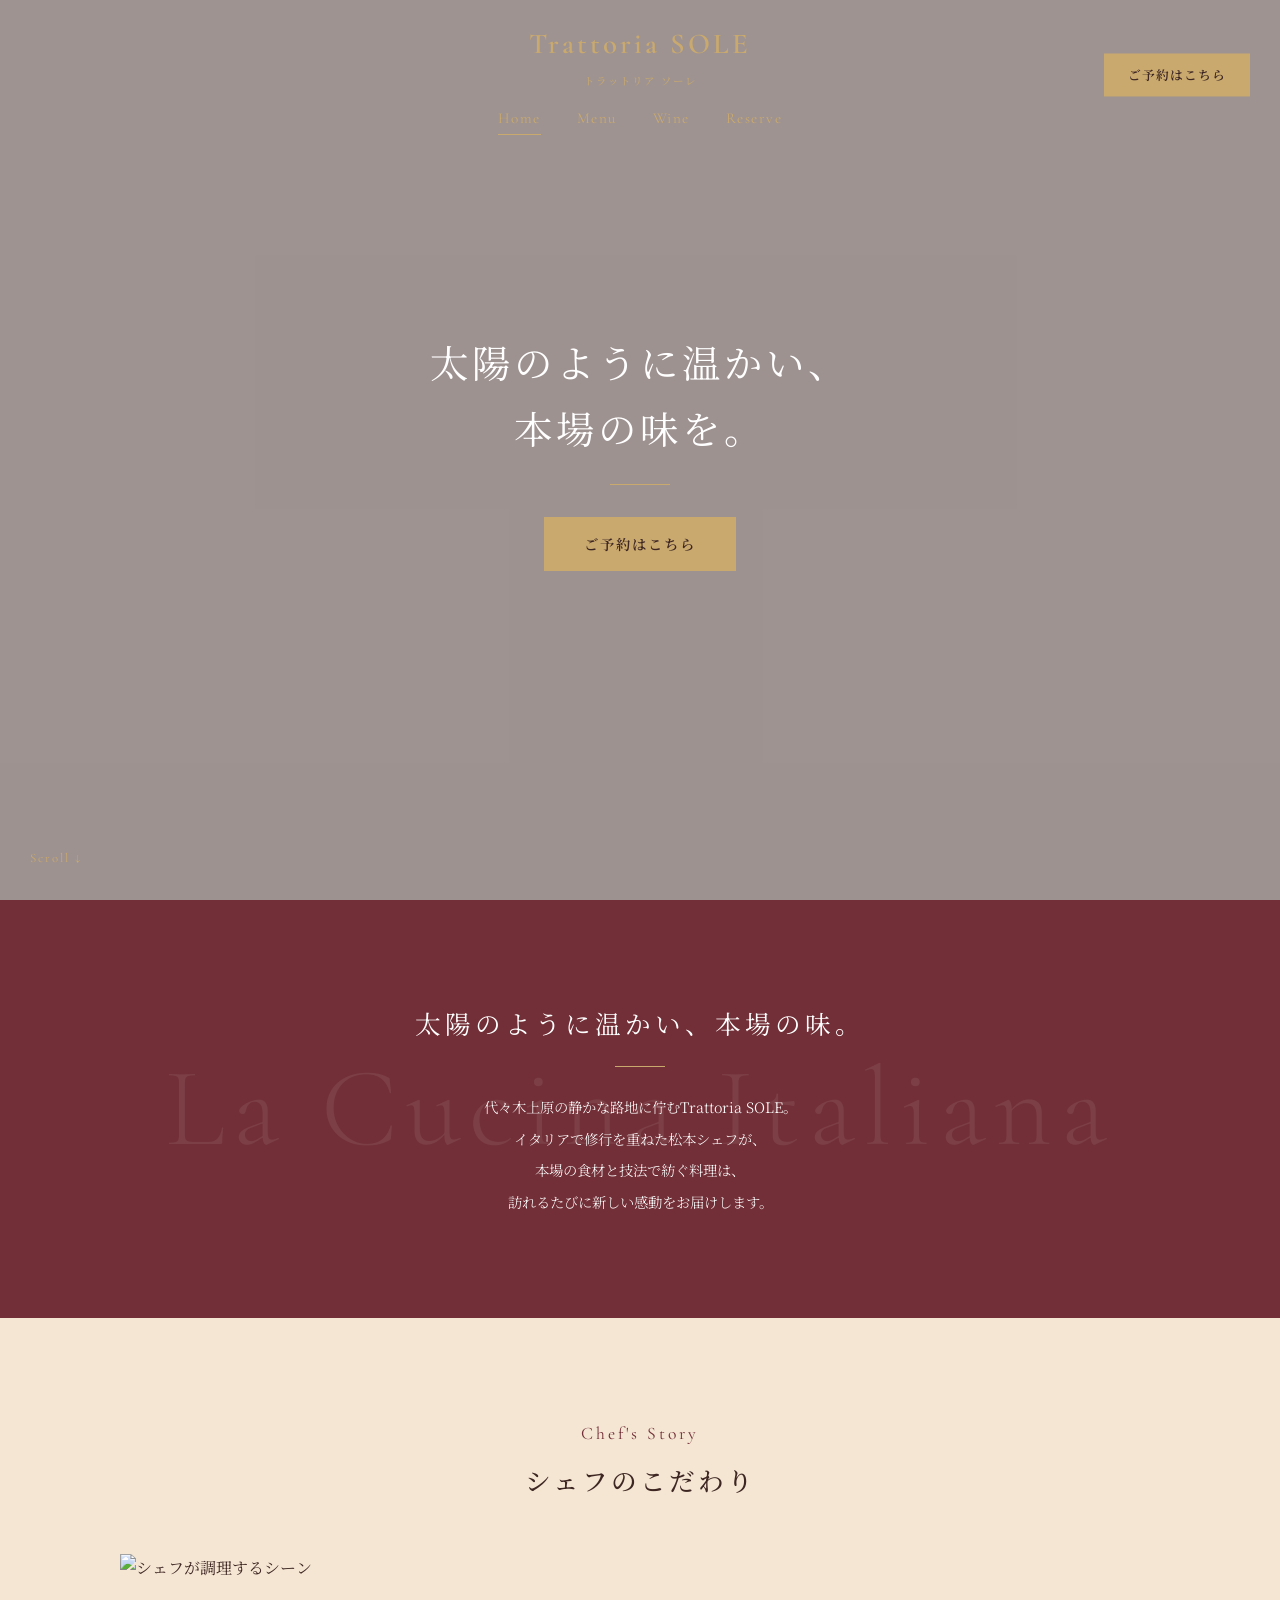
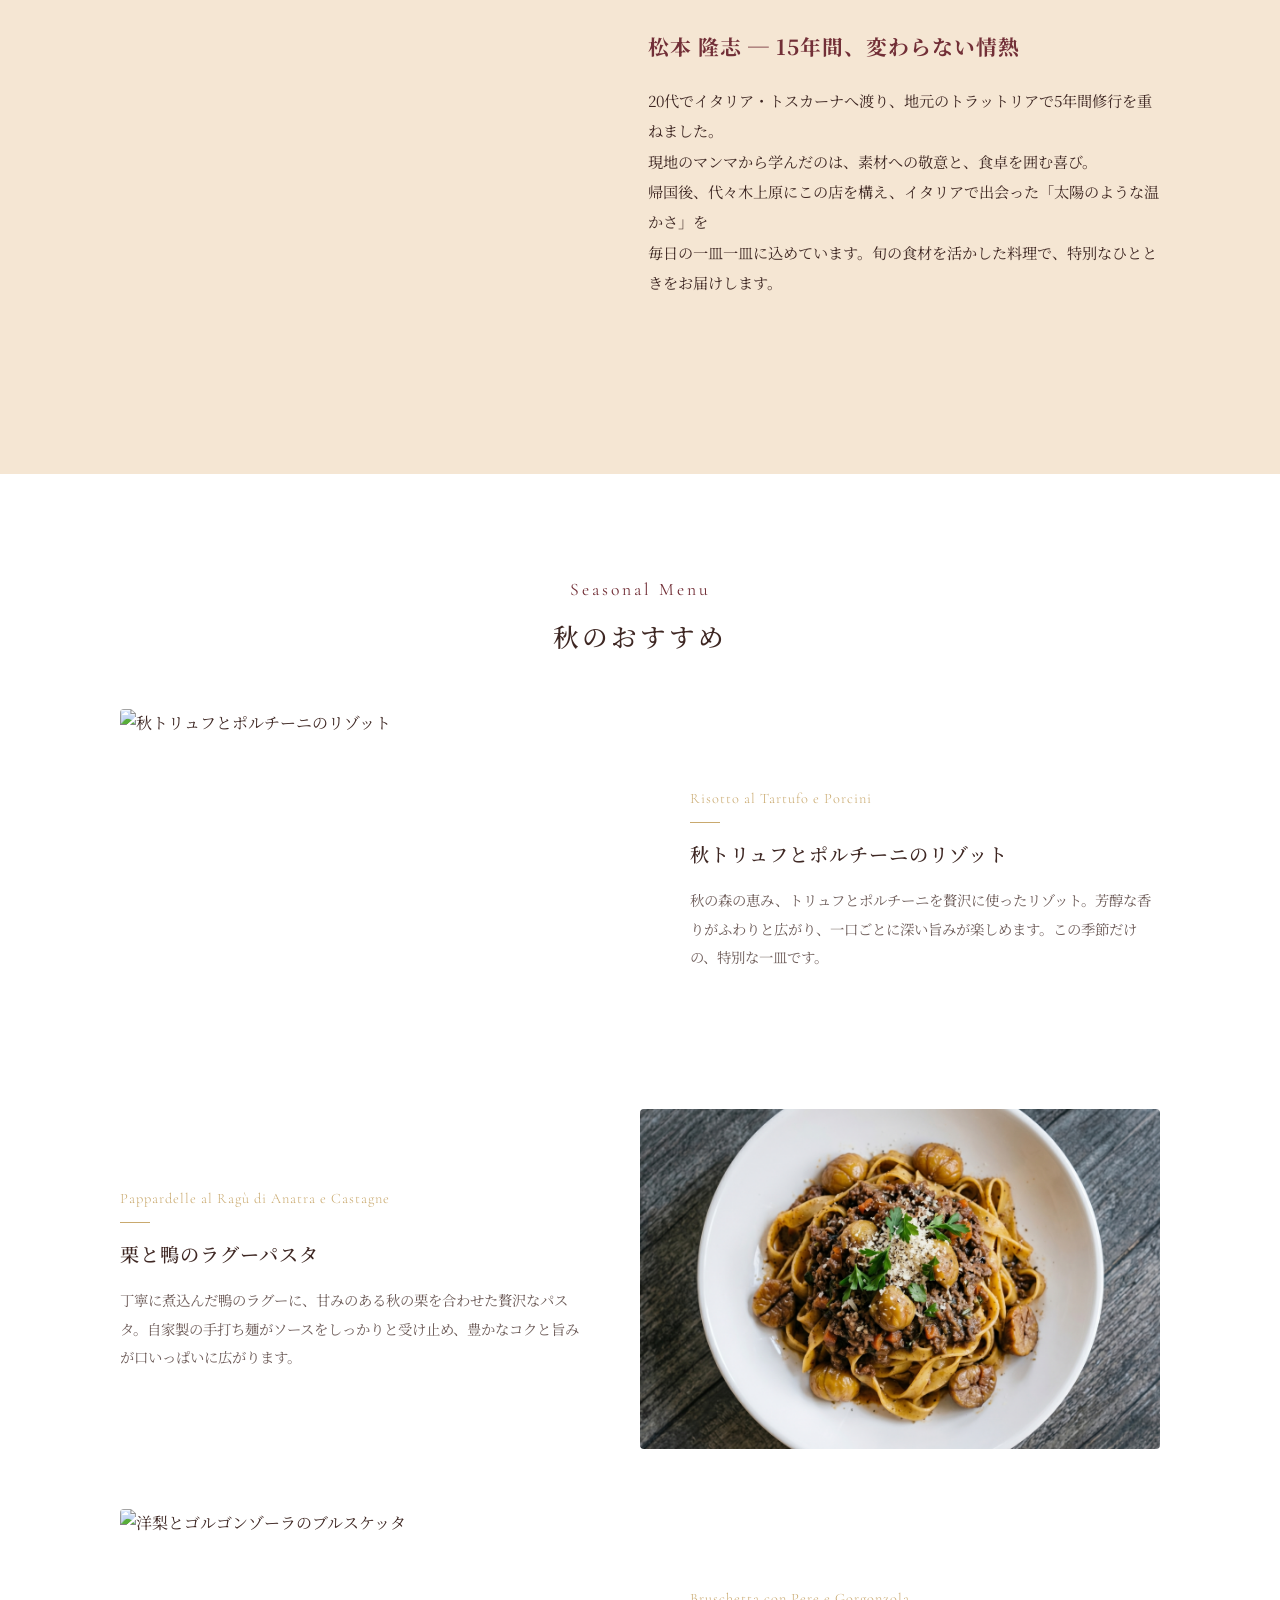
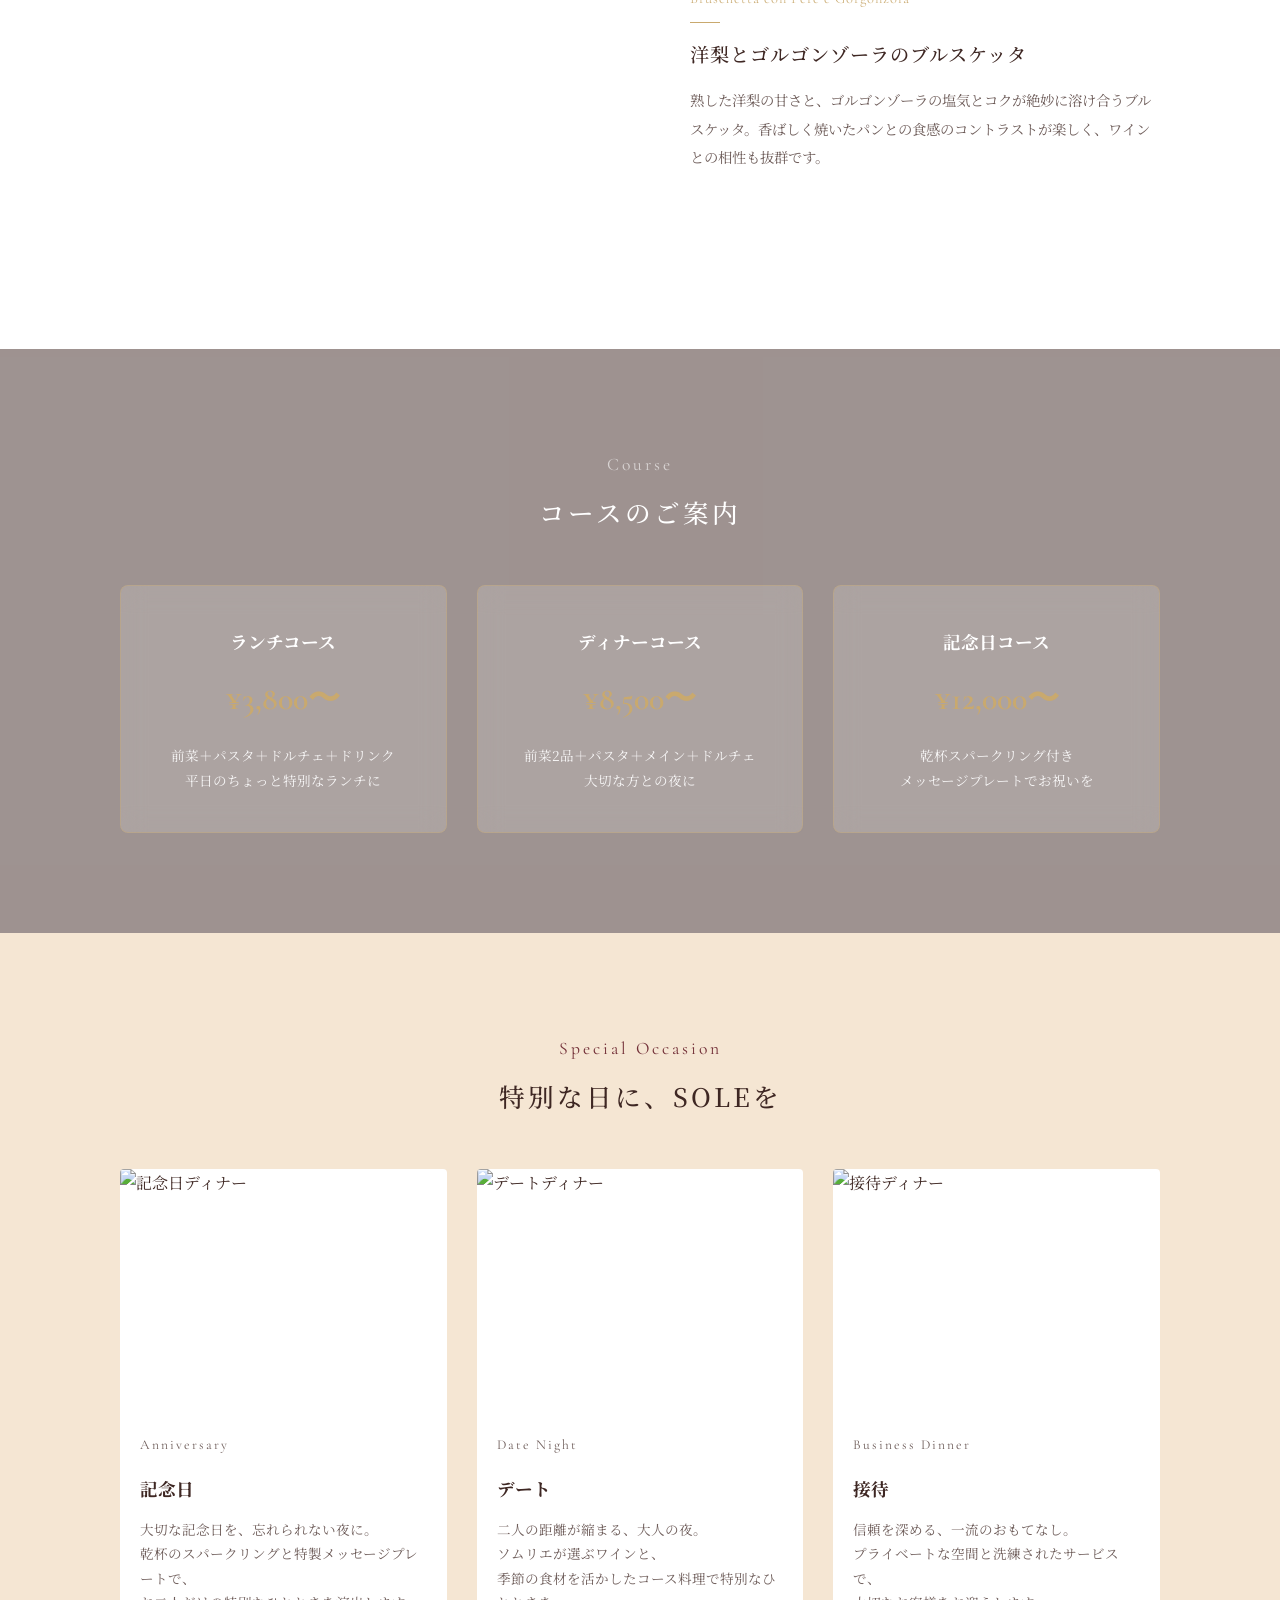
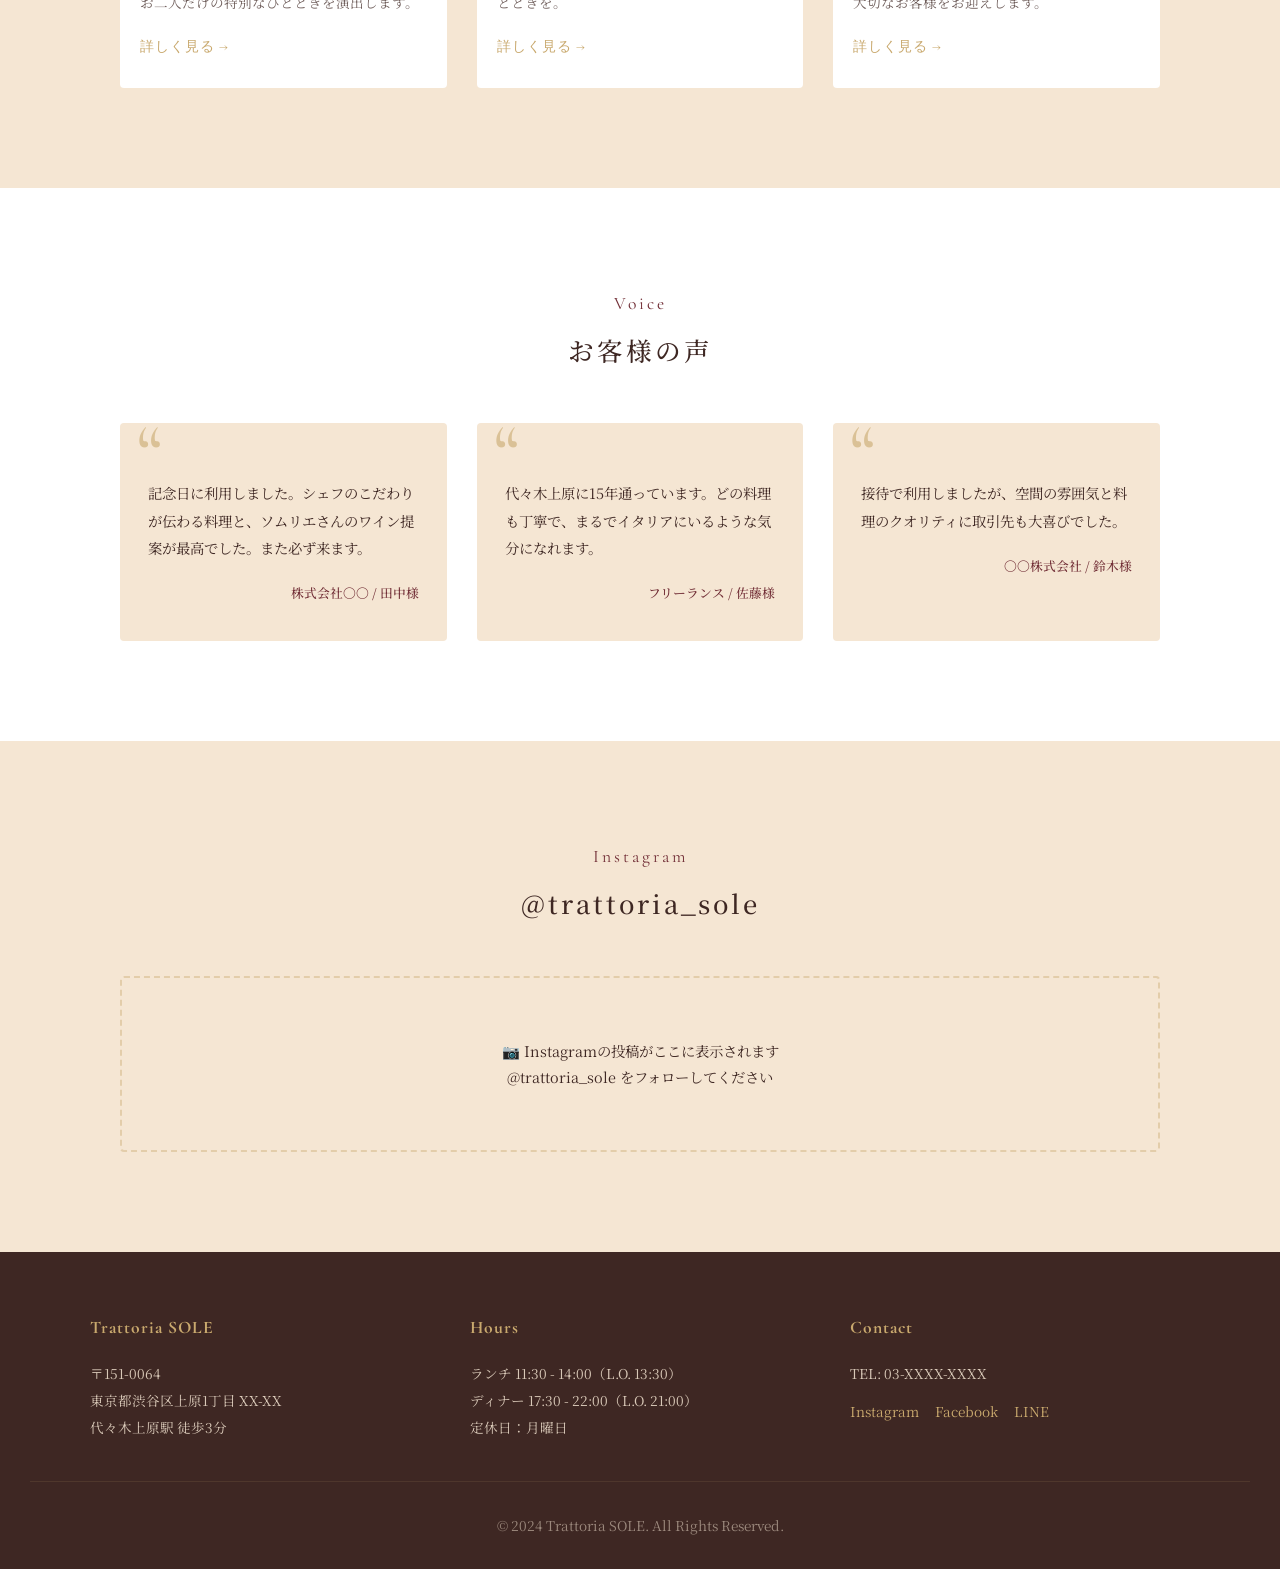
==== commit 37c9a1e3: "画像の差し替え" ====
--- a/index.html
+++ b/index.html
@@ -37,7 +37,7 @@
   <!-- ===== ヒーローセクション（動画背景） ===== -->
   <section class="hero" id="hero">
     <video class="hero-video" autoplay muted loop playsinline poster="https://images.unsplash.com/photo-1414235077428-338989a2e8c0?w=1600&q=80">
-      <source src="https://videos.pexels.com/video-files/3195394/3195394-uhd_2560_1440_25fps.mp4" type="video/mp4">
+      <source src="https://videos.pexels.com/video-files/3209828/3209828-uhd_2560_1440_25fps.mp4" type="video/mp4">
     </video>
     <div class="hero-overlay"></div>
     <div class="hero-content">
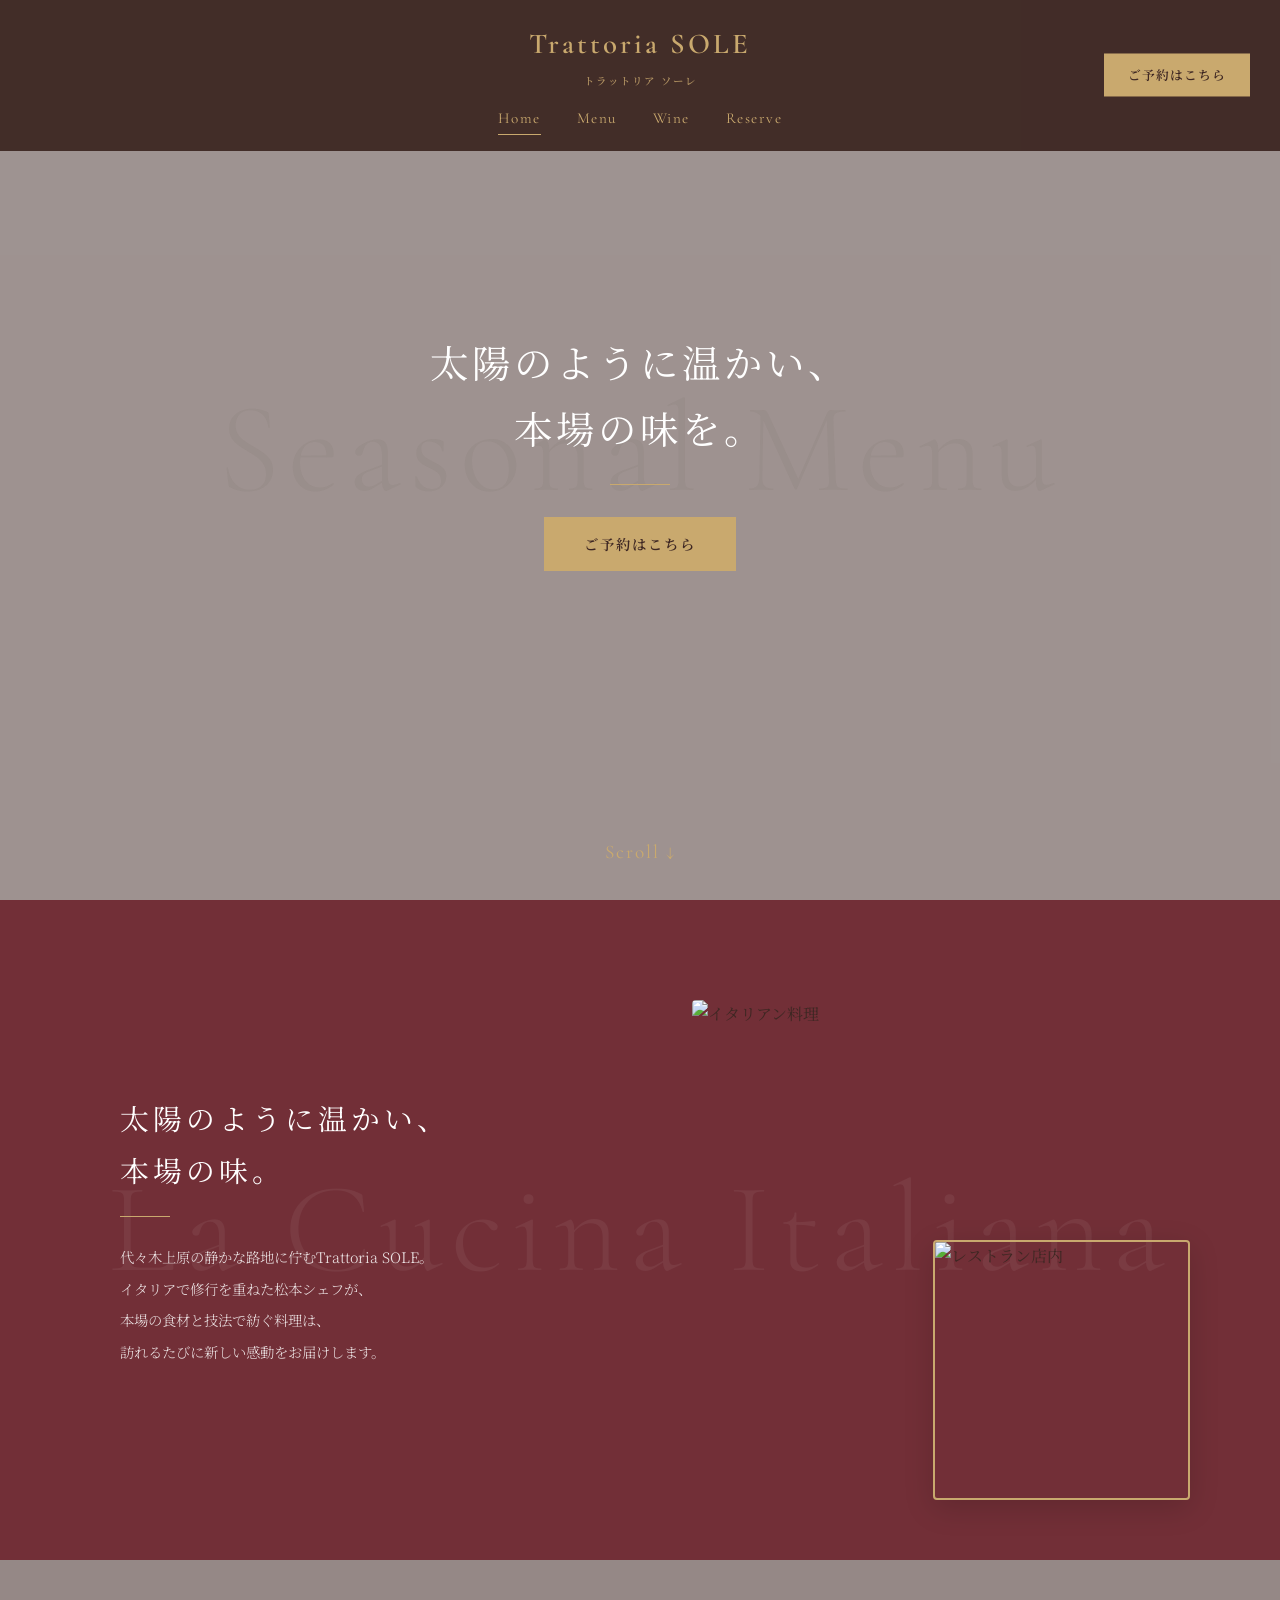
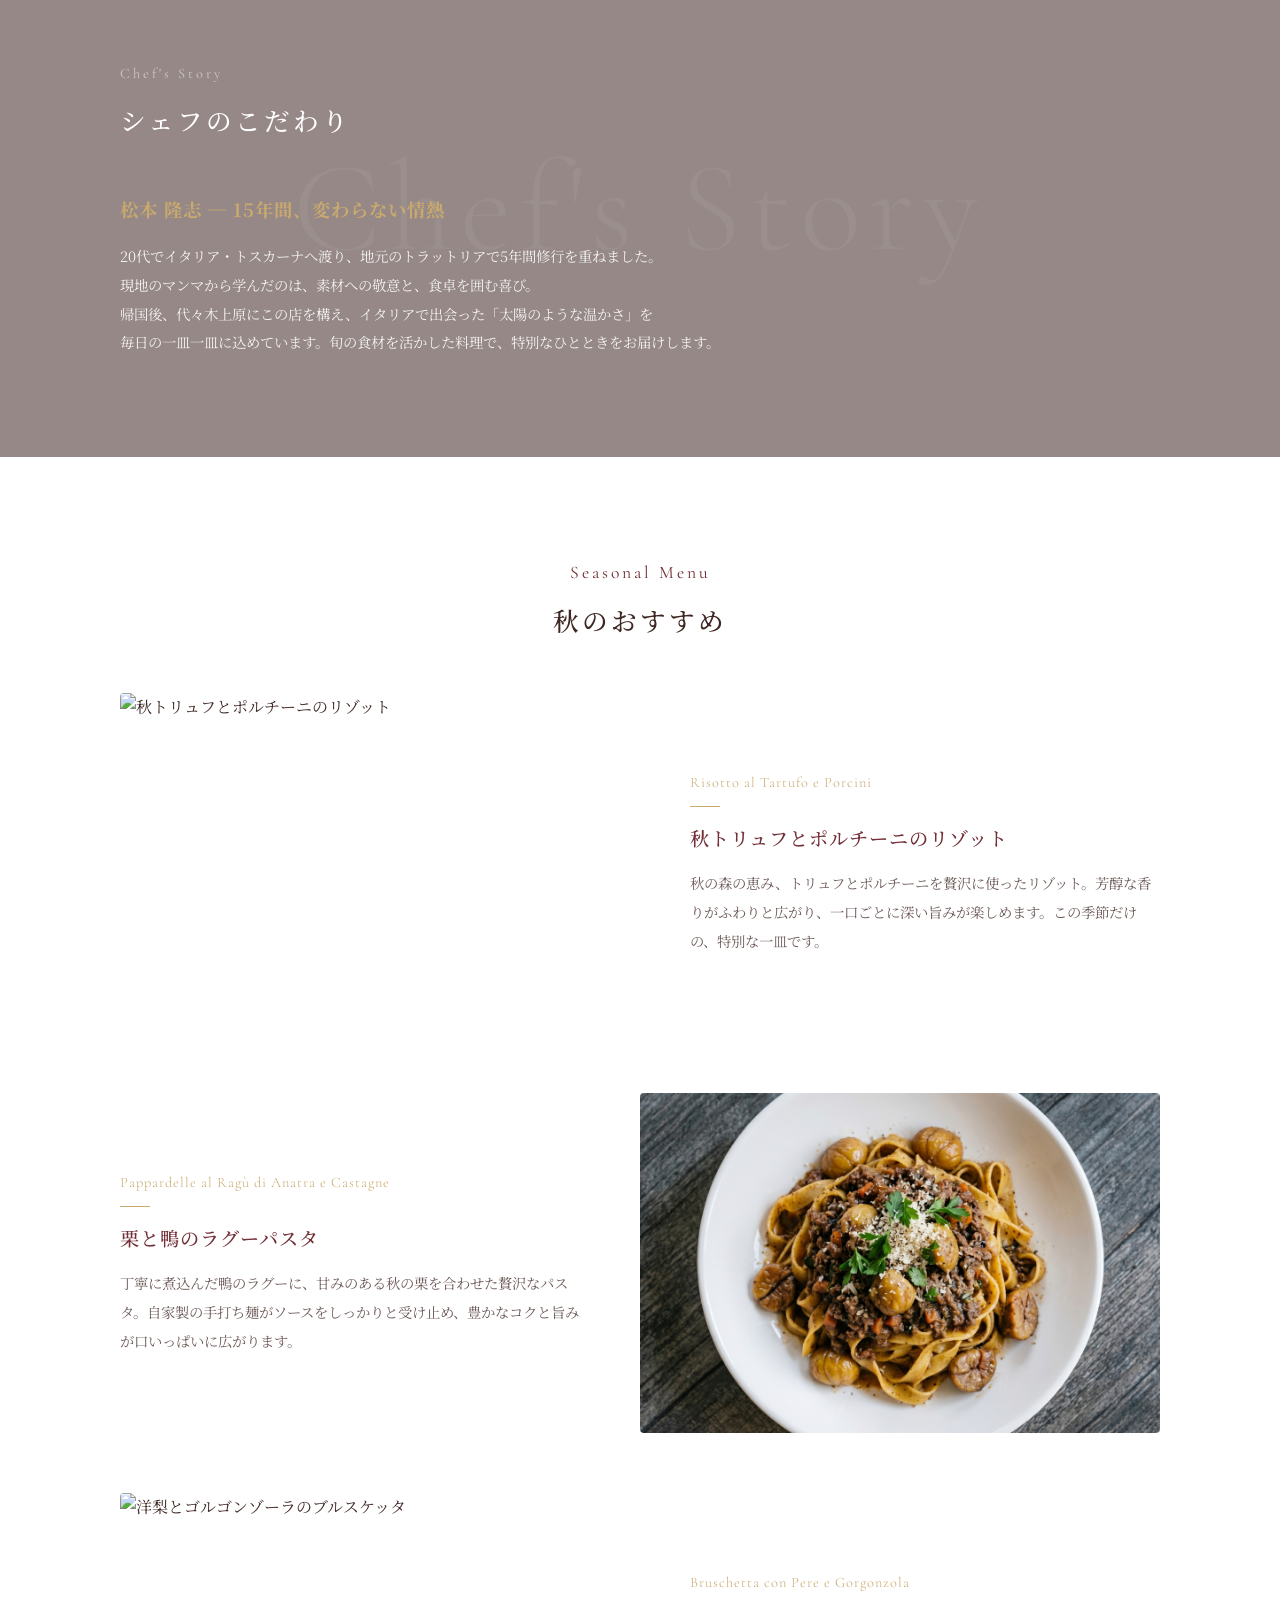
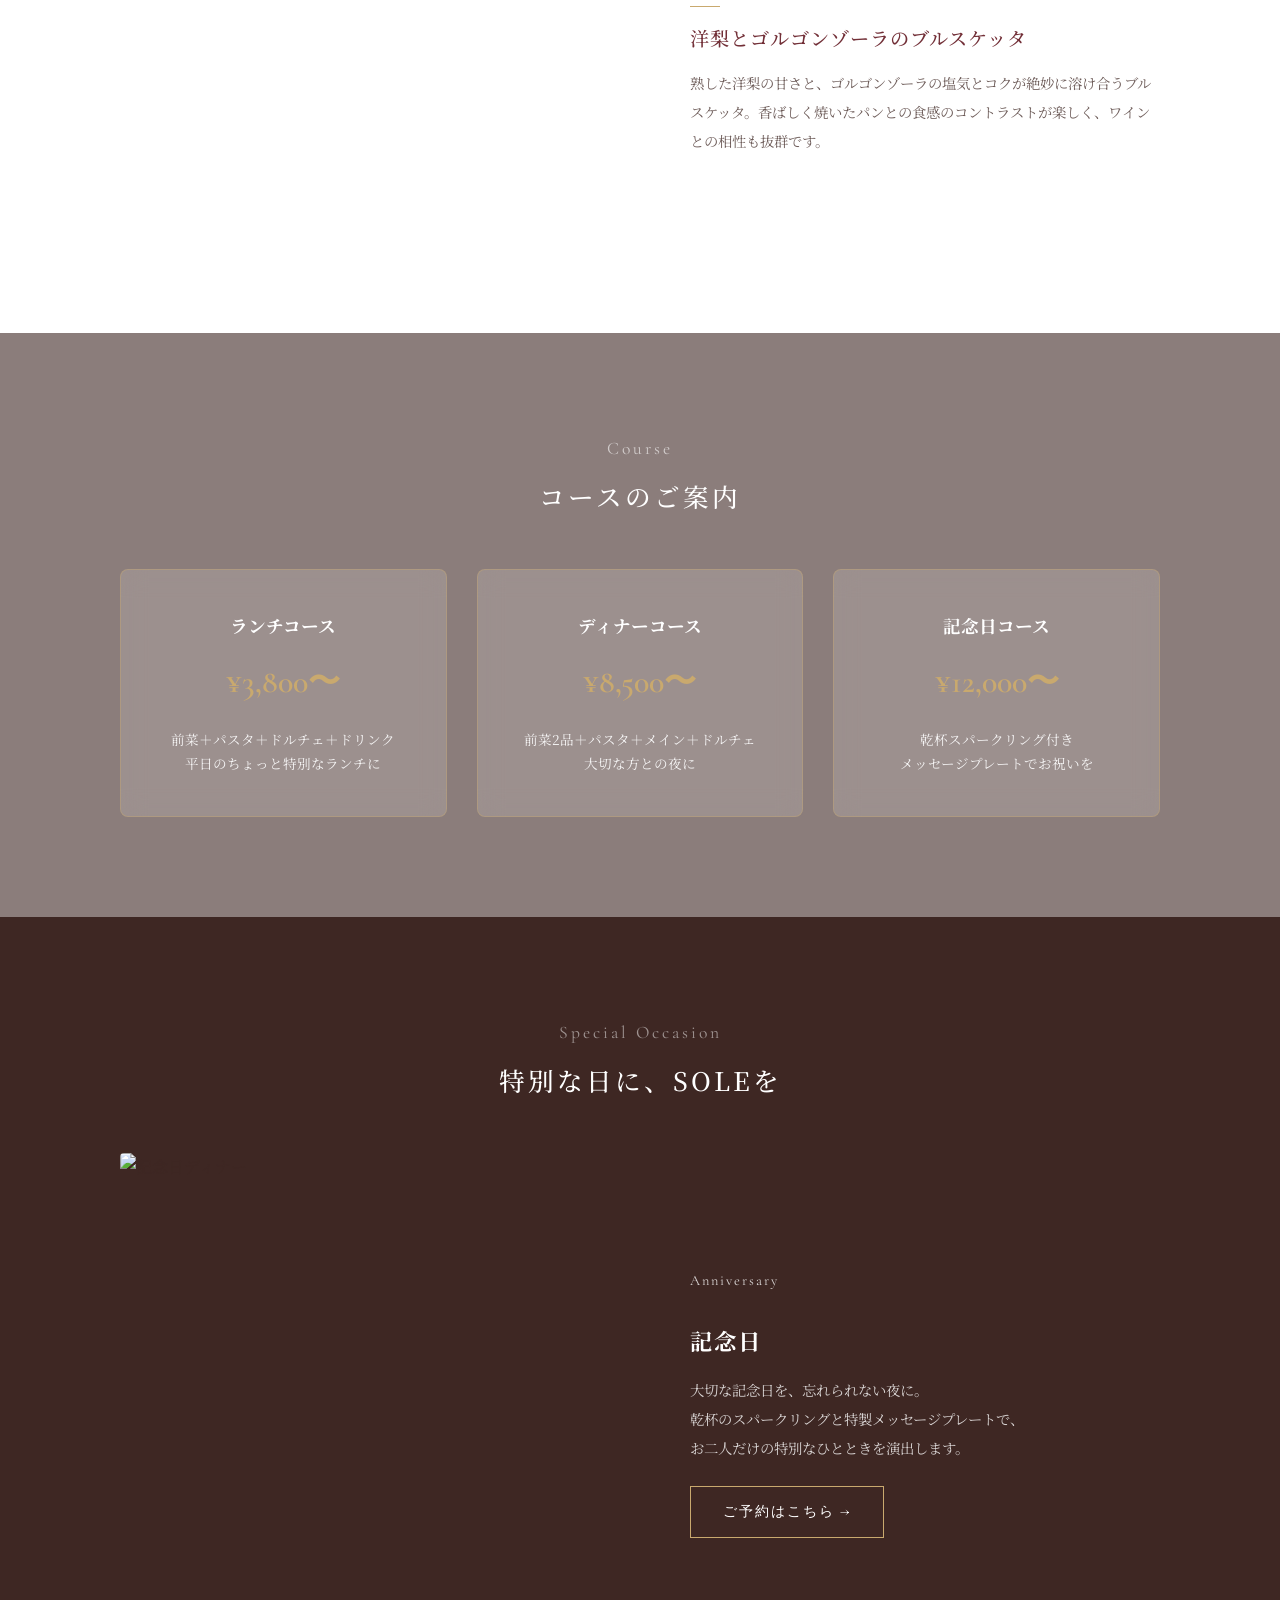
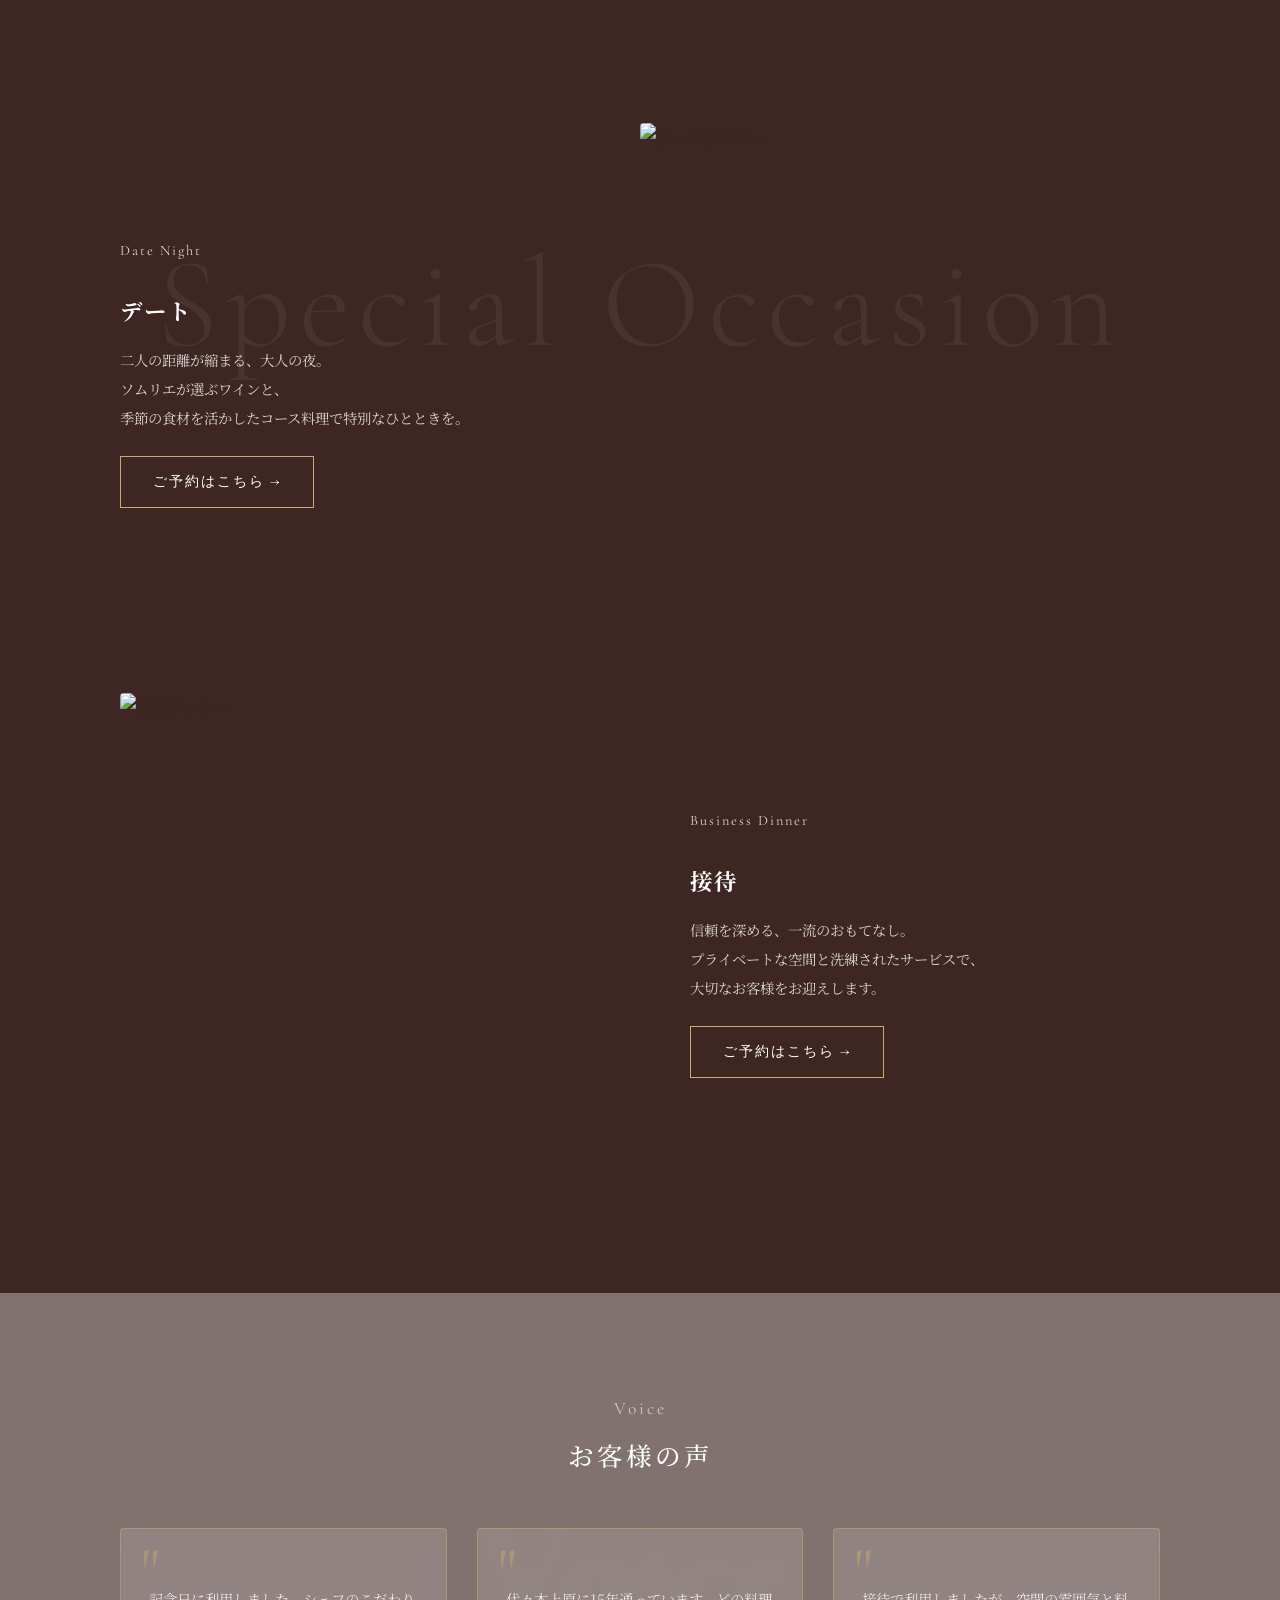
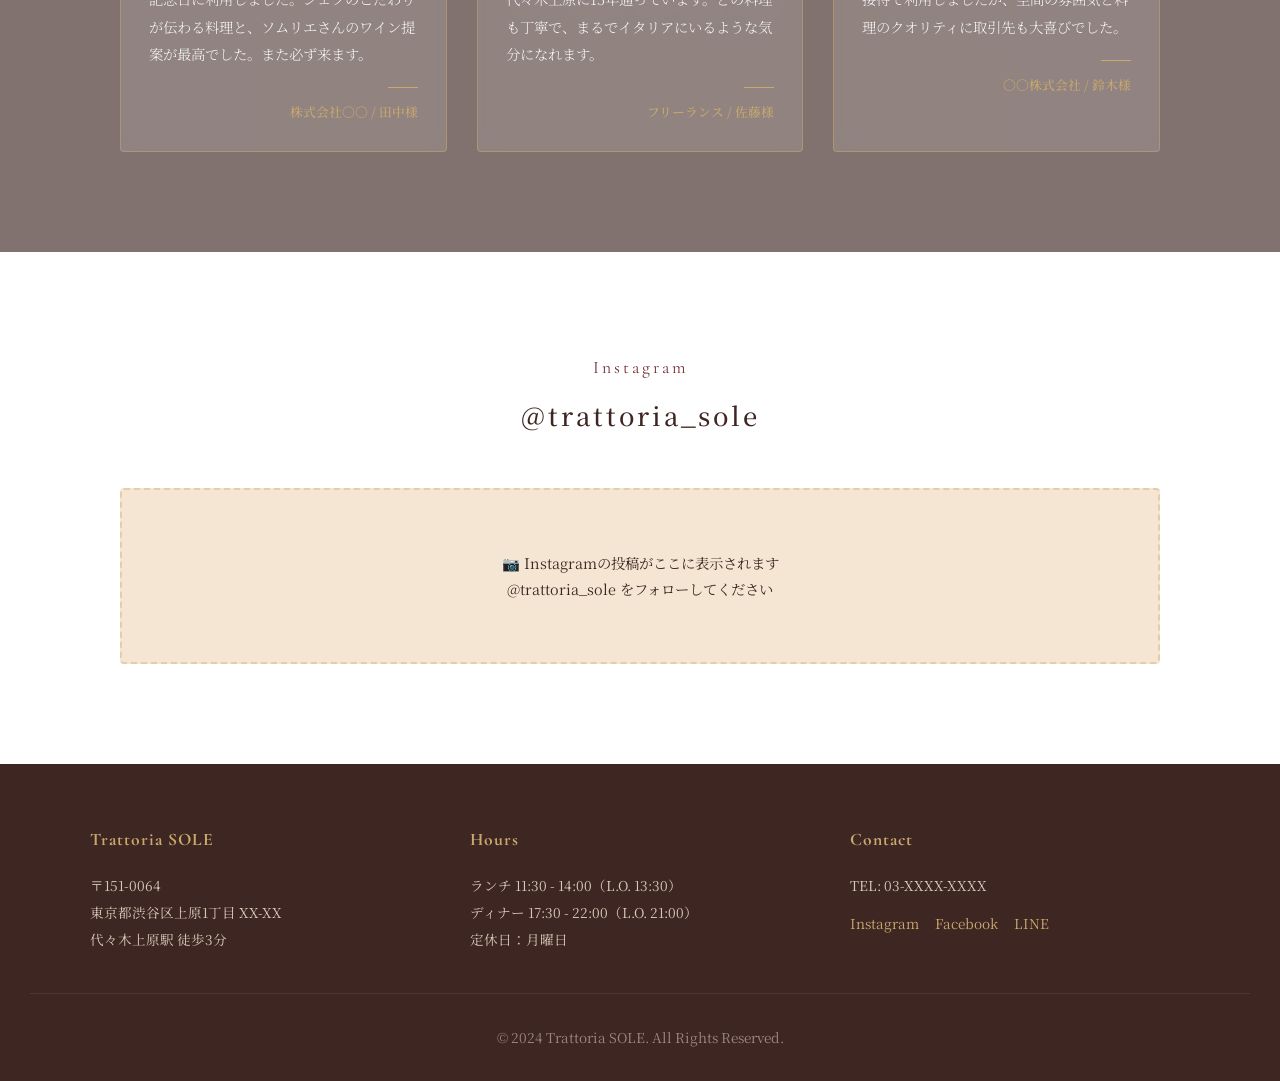
==== commit c4083a72: "仕様の変更" ====
--- a/index.html
+++ b/index.html
@@ -37,7 +37,7 @@
   <!-- ===== ヒーローセクション（動画背景） ===== -->
   <section class="hero" id="hero">
     <video class="hero-video" autoplay muted loop playsinline poster="https://images.unsplash.com/photo-1414235077428-338989a2e8c0?w=1600&q=80">
-      <source src="https://videos.pexels.com/video-files/3209828/3209828-uhd_2560_1440_25fps.mp4" type="video/mp4">
+      <source src="https://videos.pexels.com/video-files/5949889/5949889-uhd_2560_1440_25fps.mp4" type="video/mp4">
     </video>
     <div class="hero-overlay"></div>
     <div class="hero-content">
@@ -49,48 +49,52 @@
   </section>
 
   <!-- ===== ブランドスローガン ===== -->
-  <section class="section brand-section" id="brand">
-    <div class="brand-bg-text">La Cucina Italiana</div>
-    <div class="container brand-content">
-      <p class="brand-slogan fade-in">太陽のように温かい、本場の味。</p>
-      <div class="brand-line"></div>
-      <p class="brand-sub fade-in">
-        代々木上原の静かな路地に佇むTrattoria SOLE。<br>
-        イタリアで修行を重ねた松本シェフが、<br>
-        本場の食材と技法で紡ぐ料理は、<br>
-        訪れるたびに新しい感動をお届けします。
-      </p>
+  <section class="section brand-section parallax-bg" id="brand">
+    <div class="deco-text">La Cucina Italiana</div>
+    <div class="container brand-inner">
+      <div class="brand-text-area fade-in">
+        <p class="brand-slogan">太陽のように温かい、<br>本場の味。</p>
+        <div class="brand-line"></div>
+        <p class="brand-sub">
+          代々木上原の静かな路地に佇むTrattoria SOLE。<br>
+          イタリアで修行を重ねた松本シェフが、<br>
+          本場の食材と技法で紡ぐ料理は、<br>
+          訪れるたびに新しい感動をお届けします。
+        </p>
+      </div>
+      <div class="brand-photos fade-in">
+        <img src="https://images.unsplash.com/photo-1555396273-367ea4eb4db5?w=600&q=80" alt="イタリアン料理" class="photo-main">
+        <img src="https://images.unsplash.com/photo-1517248135467-4c7edcad34c4?w=400&q=80" alt="レストラン店内" class="photo-sub">
+      </div>
     </div>
   </section>
 
   <!-- ===== シェフのこだわり ===== -->
-  <section class="section section-beige" id="chef">
-    <div class="container">
-      <p class="section-title fade-in">Chef's Story</p>
-      <h2 class="section-title-jp fade-in">シェフのこだわり</h2>
-      <div class="chef-section fade-in">
-        <div class="chef-img-wrap">
-          <img src="https://images.unsplash.com/photo-1556910103-1c02745aae4d?w=800&q=80" alt="シェフが調理するシーン">
-        </div>
-        <div class="chef-text">
-          <h3>松本 隆志 ─ 15年間、変わらない情熱</h3>
-          <p>
-            20代でイタリア・トスカーナへ渡り、地元のトラットリアで5年間修行を重ねました。<br>
-            現地のマンマから学んだのは、素材への敬意と、食卓を囲む喜び。<br>
-            帰国後、代々木上原にこの店を構え、イタリアで出会った「太陽のような温かさ」を<br>
-            毎日の一皿一皿に込めています。旬の食材を活かした料理で、特別なひとときをお届けします。
-          </p>
-        </div>
+  <section class="section chef-section parallax-bg" id="chef" style="background-image:url('https://images.unsplash.com/photo-1600565193348-f74bd3c7ccdf?w=1600&q=80');">
+    <div class="chef-overlay"></div>
+    <div class="deco-text">Chef's Story</div>
+    <div class="container chef-content">
+      <div class="chef-text-area fade-in">
+        <p class="section-title">Chef's Story</p>
+        <h2 class="section-title-jp">シェフのこだわり</h2>
+        <h3>松本 隆志 ─ 15年間、変わらない情熱</h3>
+        <p>
+          20代でイタリア・トスカーナへ渡り、地元のトラットリアで5年間修行を重ねました。<br>
+          現地のマンマから学んだのは、素材への敬意と、食卓を囲む喜び。<br>
+          帰国後、代々木上原にこの店を構え、イタリアで出会った「太陽のような温かさ」を<br>
+          毎日の一皿一皿に込めています。旬の食材を活かした料理で、特別なひとときをお届けします。
+        </p>
       </div>
     </div>
   </section>
 
   <!-- ===== 秋のおすすめ ===== -->
   <section class="section section-white" id="seasonal">
+    <div class="deco-text deco-text-dark">Seasonal Menu</div>
     <div class="container">
       <p class="section-title fade-in">Seasonal Menu</p>
       <h2 class="section-title-jp fade-in">秋のおすすめ</h2>
-      <!-- 1品目：写真左・テキスト右 -->
+
       <div class="seasonal-row fade-in">
         <div class="seasonal-img">
           <img src="https://images.unsplash.com/photo-1476124369491-e7addf5db371?w=600&q=80" alt="秋トリュフとポルチーニのリゾット">
@@ -103,7 +107,6 @@
         </div>
       </div>
 
-      <!-- 2品目：テキスト左・写真右（reverse） -->
       <div class="seasonal-row seasonal-row-reverse fade-in">
         <div class="seasonal-img">
           <img src="autumn_pasta_ragu.jpg.jpg" alt="栗と鴨のラグーパスタ">
@@ -116,7 +119,6 @@
         </div>
       </div>
 
-      <!-- 3品目：写真左・テキスト右 -->
       <div class="seasonal-row fade-in">
         <div class="seasonal-img">
           <img src="https://images.unsplash.com/photo-1572695157366-5e585ab2b69f?w=600&q=80" alt="洋梨とゴルゴンゾーラのブルスケッタ">
@@ -132,7 +134,7 @@
   </section>
 
   <!-- ===== コース紹介 ===== -->
-  <section class="section course-section" id="course">
+  <section class="section course-section parallax-bg" id="course" style="background-image:url('https://images.unsplash.com/photo-1424847651672-bf20a4b0982b?w=1600&q=80');">
     <div class="course-overlay"></div>
     <div class="container course-content">
       <p class="section-title fade-in">Course</p>
@@ -158,64 +160,74 @@
   </section>
 
   <!-- ===== シーン別利用提案 ===== -->
-  <section class="section section-beige" id="occasion">
+  <section class="section occasion-section" id="occasion">
+    <div class="deco-text">Special Occasion</div>
     <div class="container">
-      <p class="section-title fade-in">Special Occasion</p>
-      <h2 class="section-title-jp fade-in">特別な日に、SOLEを</h2>
-      <div class="occasion-grid">
-        <div class="occasion-card fade-in">
-          <div class="occasion-img">
-            <img src="https://images.unsplash.com/photo-1507003211169-0a1dd7228f2d?w=600&q=80" alt="記念日ディナー">
-          </div>
-          <div class="occasion-text">
-            <p class="occasion-en">Anniversary</p>
-            <h4>記念日</h4>
-            <p>大切な記念日を、忘れられない夜に。<br>乾杯のスパークリングと特製メッセージプレートで、<br>お二人だけの特別なひとときを演出します。</p>
-            <a href="reserve.html" class="occasion-link">詳しく見る →</a>
-          </div>
-        </div>
-        <div class="occasion-card fade-in">
-          <div class="occasion-img">
-            <img src="https://images.unsplash.com/photo-1414235077428-338989a2e8c0?w=600&q=80" alt="デートディナー">
-          </div>
-          <div class="occasion-text">
-            <p class="occasion-en">Date Night</p>
-            <h4>デート</h4>
-            <p>二人の距離が縮まる、大人の夜。<br>ソムリエが選ぶワインと、<br>季節の食材を活かしたコース料理で特別なひとときを。</p>
-            <a href="reserve.html" class="occasion-link">詳しく見る →</a>
-          </div>
-        </div>
-        <div class="occasion-card fade-in">
-          <div class="occasion-img">
-            <img src="https://images.unsplash.com/photo-1550966871-3ed3cdb51f3a?w=600&q=80" alt="接待ディナー">
-          </div>
-          <div class="occasion-text">
-            <p class="occasion-en">Business Dinner</p>
-            <h4>接待</h4>
-            <p>信頼を深める、一流のおもてなし。<br>プライベートな空間と洗練されたサービスで、<br>大切なお客様をお迎えします。</p>
-            <a href="reserve.html" class="occasion-link">詳しく見る →</a>
-          </div>
+      <p class="section-title fade-in" style="color:rgba(255,255,255,0.5);">Special Occasion</p>
+      <h2 class="section-title-jp fade-in" style="color:#fff;">特別な日に、SOLEを</h2>
+
+      <div class="occasion-row fade-in">
+        <div class="occasion-photo">
+          <img src="https://images.unsplash.com/photo-1529543544282-ea669407fca3?w=800&q=80" alt="記念日ディナー">
+        </div>
+        <div class="occasion-info">
+          <p class="occasion-en">Anniversary</p>
+          <h4>記念日</h4>
+          <p>大切な記念日を、忘れられない夜に。<br>乾杯のスパークリングと特製メッセージプレートで、<br>お二人だけの特別なひとときを演出します。</p>
+          <a href="reserve.html" class="occasion-btn">ご予約はこちら →</a>
+        </div>
+      </div>
+
+      <div class="occasion-row occasion-row-reverse fade-in">
+        <div class="occasion-photo">
+          <img src="https://images.unsplash.com/photo-1414235077428-338989a2e8c0?w=800&q=80" alt="デートディナー">
+        </div>
+        <div class="occasion-info">
+          <p class="occasion-en">Date Night</p>
+          <h4>デート</h4>
+          <p>二人の距離が縮まる、大人の夜。<br>ソムリエが選ぶワインと、<br>季節の食材を活かしたコース料理で特別なひとときを。</p>
+          <a href="reserve.html" class="occasion-btn">ご予約はこちら →</a>
+        </div>
+      </div>
+
+      <div class="occasion-row fade-in">
+        <div class="occasion-photo">
+          <img src="https://images.unsplash.com/photo-1559339352-11d035aa65de?w=800&q=80" alt="接待ディナー">
+        </div>
+        <div class="occasion-info">
+          <p class="occasion-en">Business Dinner</p>
+          <h4>接待</h4>
+          <p>信頼を深める、一流のおもてなし。<br>プライベートな空間と洗練されたサービスで、<br>大切なお客様をお迎えします。</p>
+          <a href="reserve.html" class="occasion-btn">ご予約はこちら →</a>
         </div>
       </div>
     </div>
   </section>
 
   <!-- ===== お客様の声 ===== -->
-  <section class="section section-white" id="testimonial">
-    <div class="container">
-      <p class="section-title fade-in">Voice</p>
-      <h2 class="section-title-jp fade-in">お客様の声</h2>
+  <section class="section testimonial-section" id="testimonial" style="background-image:url('https://images.unsplash.com/photo-1559339352-11d035aa65de?w=1600&q=80');">
+    <div class="testimonial-overlay"></div>
+    <div class="deco-text">Voice</div>
+    <div class="container testimonial-content">
+      <p class="section-title fade-in" style="color:rgba(255,255,255,0.6);">Voice</p>
+      <h2 class="section-title-jp fade-in" style="color:#fff;">お客様の声</h2>
       <div class="testimonial-grid">
         <div class="testimonial-card fade-in">
+          <span class="quote-mark">"</span>
           <p>記念日に利用しました。シェフのこだわりが伝わる料理と、ソムリエさんのワイン提案が最高でした。また必ず来ます。</p>
+          <div class="testimonial-line"></div>
           <div class="author">株式会社〇〇 / 田中様</div>
         </div>
         <div class="testimonial-card fade-in">
+          <span class="quote-mark">"</span>
           <p>代々木上原に15年通っています。どの料理も丁寧で、まるでイタリアにいるような気分になれます。</p>
+          <div class="testimonial-line"></div>
           <div class="author">フリーランス / 佐藤様</div>
         </div>
         <div class="testimonial-card fade-in">
+          <span class="quote-mark">"</span>
           <p>接待で利用しましたが、空間の雰囲気と料理のクオリティに取引先も大喜びでした。</p>
+          <div class="testimonial-line"></div>
           <div class="author">〇〇株式会社 / 鈴木様</div>
         </div>
       </div>
@@ -223,7 +235,7 @@
   </section>
 
   <!-- ===== Instagram ===== -->
-  <section class="section section-beige" id="instagram">
+  <section class="section section-white" id="instagram">
     <div class="container">
       <p class="section-title fade-in">Instagram</p>
       <h2 class="section-title-jp fade-in">@trattoria_sole</h2>
--- a/style.css
+++ b/style.css
@@ -60,12 +60,22 @@
   left: 0;
   width: 100%;
   z-index: 1000;
+  background: rgba(62, 39, 35, 0.95);
+  transition: background 0.4s ease;
+}
+
+/* スクロール中は透明に */
+.header.scrolling {
   background: transparent;
-  transition: background 0.4s ease;
-}
-
-/* スクロール時に背景を表示 */
-.header.scrolled {
+}
+
+/* 予約ページ専用：固定なし・常に背景色あり */
+.header.header-static {
+  position: relative;
+  background: rgba(62, 39, 35, 0.95);
+}
+
+.header.header-static.scrolling {
   background: rgba(62, 39, 35, 0.95);
 }
 
@@ -290,10 +300,11 @@
 .hero-scroll {
   position: absolute;
   bottom: 30px;
-  left: 30px;
+  left: 50%;
+  transform: translateX(-50%);
   z-index: 2;
   font-family: var(--font-it);
-  font-size: 0.8rem;
+  font-size: 1.2rem;
   color: var(--gold);
   letter-spacing: 2px;
   animation: scrollBounce 2s ease-in-out infinite;
@@ -304,36 +315,76 @@
   50% { transform: translateY(8px); }
 }
 
-/* --- ブランドスローガン --- */
-.brand-section {
-  position: relative;
-  background: var(--wine-red);
-  overflow: hidden;
-  text-align: center;
-}
-
-.brand-bg-text {
+/* --- パララックス効果 --- */
+.parallax-bg {
+  background-attachment: fixed;
+  background-size: cover;
+  background-position: center;
+}
+
+/* --- 装飾背景テキスト --- */
+.deco-text {
   position: absolute;
   top: 50%;
   left: 50%;
   transform: translate(-50%, -50%);
   font-family: var(--font-it);
-  font-size: 7rem;
+  font-size: 8rem;
   font-weight: 300;
-  color: rgba(255, 255, 255, 0.08);
+  color: rgba(255, 255, 255, 0.06);
   white-space: nowrap;
   letter-spacing: 8px;
   pointer-events: none;
-}
-
-.brand-content {
+  z-index: 0;
+}
+
+.deco-text-dark {
+  color: rgba(62, 39, 35, 0.04);
+}
+
+/* --- 重ね写真共通スタイル --- */
+.photo-main {
+  width: 100%;
+  height: 420px;
+  object-fit: cover;
+  border-radius: 4px;
   position: relative;
   z-index: 1;
 }
 
+.photo-sub {
+  width: 55%;
+  height: 260px;
+  object-fit: cover;
+  border-radius: 4px;
+  border: 2px solid var(--gold);
+  position: absolute;
+  bottom: -40px;
+  right: -30px;
+  z-index: 2;
+  box-shadow: 0 8px 30px rgba(0, 0, 0, 0.15);
+}
+
+/* --- ブランドスローガン --- */
+.brand-section {
+  position: relative;
+  background: var(--wine-red);
+  overflow: hidden;
+}
+
+.brand-inner {
+  display: flex;
+  align-items: center;
+  gap: 60px;
+}
+
+.brand-text-area {
+  flex: 1;
+}
+
 .brand-slogan {
   font-family: var(--font-jp);
-  font-size: 1.6rem;
+  font-size: 1.8rem;
   font-weight: 400;
   color: var(--white);
   letter-spacing: 4px;
@@ -345,7 +396,7 @@
   width: 50px;
   height: 1px;
   background: var(--gold);
-  margin: 0 auto 24px;
+  margin-bottom: 24px;
 }
 
 .brand-sub {
@@ -357,155 +408,68 @@
   opacity: 0.85;
 }
 
-/* --- シーン別利用提案 --- */
-.occasion-grid {
-  display: grid;
-  grid-template-columns: repeat(3, 1fr);
-  gap: 30px;
-}
-
-.occasion-card {
-  background: var(--white);
-  border-radius: 4px;
+.brand-photos {
+  flex: 0 0 45%;
+  position: relative;
+  min-height: 460px;
+}
+
+/* --- シェフのこだわり（背景写真レイアウト） --- */
+.chef-section {
+  position: relative;
   overflow: hidden;
-  transition: transform 0.3s ease;
-}
-
-.occasion-card:hover {
-  transform: translateY(-4px);
-}
-
-.occasion-img {
-  overflow: hidden;
-  height: 240px;
-}
-
-.occasion-img img {
+  background-size: cover;
+  background-position: center;
+  background-attachment: fixed;
+}
+
+.chef-overlay {
+  position: absolute;
+  top: 0;
+  left: 0;
   width: 100%;
   height: 100%;
-  object-fit: cover;
-  transition: transform 0.6s ease;
-}
-
-.occasion-card:hover .occasion-img img {
-  transform: scale(1.08);
-}
-
-.occasion-text {
-  padding: 24px 20px 28px;
-}
-
-.occasion-en {
-  font-family: var(--font-it);
-  font-size: 0.8rem;
-  color: var(--gold);
-  letter-spacing: 2px;
-  margin-bottom: 4px;
-}
-
-.occasion-text h4 {
-  font-family: var(--font-jp);
-  font-size: 1.1rem;
-  color: var(--dark-brown);
-  margin-bottom: 12px;
-}
-
-.occasion-text p {
-  font-size: 0.85rem;
-  line-height: 1.8;
-  color: var(--dark-brown);
-  opacity: 0.75;
+  background: rgba(62, 39, 35, 0.55);
+}
+
+.chef-content {
+  position: relative;
+  z-index: 1;
+}
+
+.chef-section .section-title {
+  color: rgba(255, 255, 255, 0.6);
+}
+
+.chef-section .section-title-jp {
+  color: var(--white);
+}
+
+.chef-text-area {
+  flex: 1;
+}
+
+.chef-text-area h3 {
+  font-family: var(--font-jp);
+  font-size: 1.15rem;
+  color: var(--gold);
   margin-bottom: 16px;
-}
-
-.occasion-link {
-  font-family: var(--font-it);
-  font-size: 0.85rem;
-  color: var(--gold);
   letter-spacing: 1px;
-  transition: opacity var(--transition);
-}
-
-.occasion-link:hover {
-  opacity: 0.6;
-}
-
-/* --- 共通セクションスタイル --- */
-.section {
-  padding: var(--section-padding);
-}
-
-.section-beige {
-  background: var(--beige);
-}
-
-.section-white {
-  background: var(--white);
-}
-
-.container {
-  max-width: 1100px;
-  margin: 0 auto;
-  padding: 0 30px;
-}
-
-/* 英字サブタイトル（小さめ・控えめ） */
-.section-title {
-  font-family: var(--font-it);
-  font-size: 1.1rem;
-  color: var(--wine-red);
-  text-align: center;
-  letter-spacing: 3px;
-  margin-bottom: 8px;
-  font-weight: 400;
-  opacity: 0.7;
-}
-
-/* 日本語メインタイトル（大きめ・メイン） */
-.section-title-jp {
-  font-family: var(--font-jp);
-  font-size: 1.6rem;
-  font-weight: 500;
-  color: var(--dark-brown);
-  text-align: center;
-  letter-spacing: 3px;
-  margin-bottom: 50px;
-}
-
-/* --- シェフのこだわり --- */
-.chef-section {
-  display: flex;
-  align-items: center;
-  gap: 60px;
-}
-
-.chef-img-wrap {
-  flex: 0 0 45%;
-  overflow: hidden;
-}
-
-.chef-img-wrap img {
-  width: 100%;
-  height: 420px;
-  object-fit: cover;
-}
-
-.chef-text {
-  flex: 1;
-}
-
-.chef-text h3 {
-  font-family: var(--font-jp);
-  font-size: 1.3rem;
-  color: var(--wine-red);
-  margin-bottom: 20px;
-  letter-spacing: 1px;
-}
-
-.chef-text p {
-  font-size: 0.95rem;
+}
+
+.chef-text-area p {
+  font-size: 0.9rem;
   line-height: 2;
-  color: var(--dark-brown);
+  color: var(--white);
+  opacity: 0.9;
+}
+
+.chef-text-area .section-title {
+  text-align: left;
+}
+
+.chef-text-area .section-title-jp {
+  text-align: left;
 }
 
 /* --- 季節のおすすめ（段々レイアウト） --- */
@@ -520,12 +484,10 @@
   margin-bottom: 0;
 }
 
-/* 偶数品目を左右反転 */
 .seasonal-row-reverse {
   flex-direction: row-reverse;
 }
 
-/* 写真エリア */
 .seasonal-img {
   flex: 0 0 50%;
   overflow: hidden;
@@ -536,19 +498,17 @@
   width: 100%;
   height: 340px;
   object-fit: cover;
-  transition: transform 0.6s ease;
-}
-
-.seasonal-row:hover .seasonal-img img {
-  transform: scale(1.04);
-}
-
-/* テキストエリア */
+  transition: transform 0.5s ease;
+}
+
+.seasonal-img:hover img {
+  transform: scale(1.03);
+}
+
 .seasonal-text {
   flex: 1;
 }
 
-/* イタリア語名（ゴールド・細字・小さめ） */
 .seasonal-it {
   display: block;
   font-family: var(--font-it);
@@ -559,7 +519,6 @@
   margin-bottom: 10px;
 }
 
-/* ゴールドの区切り線 */
 .seasonal-line {
   width: 30px;
   height: 1px;
@@ -571,7 +530,7 @@
   font-family: var(--font-jp);
   font-size: 1.2rem;
   font-weight: 500;
-  color: var(--dark-brown);
+  color: var(--wine-red);
   margin-bottom: 14px;
   letter-spacing: 1px;
 }
@@ -587,7 +546,8 @@
 .course-section {
   position: relative;
   overflow: hidden;
-  background: url('https://images.unsplash.com/photo-1414235077428-338989a2e8c0?w=1600&q=80') center/cover no-repeat;
+  background: url('https://images.unsplash.com/photo-1424847651672-bf20a4b0982b?w=1600&q=80') center/cover no-repeat;
+  background-attachment: fixed;
 }
 
 .course-overlay {
@@ -596,7 +556,7 @@
   left: 0;
   width: 100%;
   height: 100%;
-  background: rgba(62, 39, 35, 0.5);
+  background: rgba(62, 39, 35, 0.6);
 }
 
 .course-content {
@@ -604,7 +564,6 @@
   z-index: 1;
 }
 
-/* コースセクション内のタイトルは白系に */
 .course-section .section-title {
   color: rgba(255, 255, 255, 0.6);
 }
@@ -613,6 +572,172 @@
   color: var(--white);
 }
 
+/* --- シーン別利用提案 --- */
+.occasion-section {
+  background: var(--dark-brown);
+  position: relative;
+  overflow: hidden;
+}
+
+.occasion-row {
+  display: flex;
+  align-items: center;
+  gap: 50px;
+  margin-bottom: 70px;
+}
+
+.occasion-row:last-child {
+  margin-bottom: 0;
+}
+
+.occasion-row-reverse {
+  flex-direction: row-reverse;
+}
+
+.occasion-photo {
+  flex: 0 0 50%;
+  overflow: hidden;
+  border-radius: 4px;
+}
+
+.occasion-photo img {
+  width: 100%;
+  height: 500px;
+  object-fit: cover;
+  transition: transform 0.5s ease;
+}
+
+.occasion-photo:hover img {
+  transform: scale(1.03);
+}
+
+.occasion-info {
+  flex: 1;
+}
+
+.occasion-en {
+  font-family: var(--font-it);
+  font-size: 0.9rem;
+  color: var(--gold);
+  letter-spacing: 2px;
+  margin-bottom: 6px;
+}
+
+.occasion-info h4 {
+  font-family: var(--font-jp);
+  font-size: 1.4rem;
+  color: var(--white);
+  margin-bottom: 16px;
+  letter-spacing: 2px;
+}
+
+.occasion-info p {
+  font-size: 0.9rem;
+  line-height: 2;
+  color: var(--white);
+  opacity: 0.8;
+  margin-bottom: 24px;
+}
+
+.occasion-btn {
+  display: inline-block;
+  font-family: var(--font-it);
+  font-size: 0.9rem;
+  color: var(--white);
+  border: 1px solid var(--gold);
+  padding: 12px 32px;
+  letter-spacing: 2px;
+  transition: all 0.3s ease;
+}
+
+.occasion-btn:hover {
+  background: var(--gold);
+  color: var(--dark-brown);
+}
+
+/* --- お客様の声（背景写真レイアウト） --- */
+.testimonial-section {
+  position: relative;
+  overflow: hidden;
+  background-size: cover;
+  background-position: center;
+  background-attachment: fixed;
+}
+
+.testimonial-overlay {
+  position: absolute;
+  top: 0; left: 0;
+  width: 100%; height: 100%;
+  background: rgba(62, 39, 35, 0.65);
+}
+
+.testimonial-content {
+  position: relative;
+  z-index: 1;
+}
+
+.quote-mark {
+  position: absolute;
+  top: 10px;
+  left: 20px;
+  font-family: var(--font-it);
+  font-size: 4rem;
+  color: var(--gold);
+  line-height: 1;
+  opacity: 0.5;
+}
+
+.testimonial-grid {
+  display: grid;
+  grid-template-columns: repeat(3, 1fr);
+  gap: 30px;
+}
+
+.testimonial-card {
+  position: relative;
+  background: rgba(255, 255, 255, 0.12);
+  backdrop-filter: blur(10px);
+  -webkit-backdrop-filter: blur(10px);
+  border: 1px solid rgba(201, 169, 110, 0.5);
+  padding: 40px 28px 28px;
+  border-radius: 4px;
+  transition: all 0.35s ease;
+}
+
+.testimonial-card:hover {
+  transform: translateY(-8px);
+  box-shadow: 0 12px 32px rgba(0, 0, 0, 0.3);
+}
+
+.testimonial-card p {
+  font-family: var(--font-jp);
+  font-size: 0.9rem;
+  font-weight: 300;
+  line-height: 1.9;
+  color: var(--white);
+  opacity: 0.92;
+  margin-bottom: 20px;
+  padding-top: 16px;
+  position: relative;
+  z-index: 1;
+}
+
+.testimonial-line {
+  width: 30px;
+  height: 1px;
+  background: var(--gold);
+  margin-left: auto;
+  margin-bottom: 12px;
+}
+
+.testimonial-card .author {
+  font-size: 0.8rem;
+  color: var(--gold);
+  font-weight: 500;
+  text-align: right;
+}
+
+/* --- コースグリッド・カード --- */
 .course-grid {
   display: grid;
   grid-template-columns: repeat(3, 1fr);
@@ -627,11 +752,12 @@
   padding: 40px 30px;
   text-align: center;
   border-radius: 8px;
-  transition: transform 0.3s ease;
+  transition: all 0.35s ease;
 }
 
 .course-card:hover {
-  transform: translateY(-6px);
+  transform: translateY(-12px);
+  box-shadow: 0 12px 32px rgba(201, 169, 110, 0.25);
 }
 
 .course-card h4 {
@@ -656,47 +782,49 @@
   opacity: 0.9;
 }
 
-/* --- お客様の声 --- */
-.testimonial-grid {
-  display: grid;
-  grid-template-columns: repeat(3, 1fr);
-  gap: 30px;
-}
-
-.testimonial-card {
+/* --- 共通セクションスタイル --- */
+.section {
+  padding: var(--section-padding);
+}
+
+.section-beige {
   background: var(--beige);
-  padding: 36px 28px;
-  border-radius: 4px;
-  position: relative;
-}
-
-.testimonial-card::before {
-  content: '\201C';
-  font-family: var(--font-it);
-  font-size: 5rem;
-  color: var(--gold);
-  position: absolute;
-  top: -10px;
-  left: 16px;
-  line-height: 1;
-  opacity: 0.6;
-}
-
-.testimonial-card p {
-  font-size: 0.9rem;
-  line-height: 1.9;
-  margin-bottom: 20px;
-  padding-top: 20px;
-  position: relative;
-  z-index: 1;
-}
-
-.testimonial-card .author {
-  font-size: 0.8rem;
+}
+
+.section-white {
+  background: var(--white);
+}
+
+.container {
+  max-width: 1100px;
+  margin: 0 auto;
+  padding: 0 30px;
+}
+
+/* 英字サブタイトル（小さめ・控えめ） */
+.section-title {
+  font-family: var(--font-it);
+  font-size: 1.1rem;
   color: var(--wine-red);
+  text-align: center;
+  letter-spacing: 3px;
+  margin-bottom: 8px;
+  font-weight: 400;
+  opacity: 0.7;
+}
+
+/* 日本語メインタイトル（大きめ・メイン） */
+.section-title-jp {
+  font-family: var(--font-jp);
+  font-size: 1.6rem;
   font-weight: 500;
-  text-align: right;
-}
+  color: var(--dark-brown);
+  text-align: center;
+  letter-spacing: 3px;
+  margin-bottom: 50px;
+}
+
+/* (旧レイアウト → 上部の新CSSに移行済み) */
 
 /* --- Instagram --- */
 .instagram-placeholder {
@@ -805,6 +933,8 @@
 /* メニューカテゴリ */
 .menu-category {
   margin-bottom: 60px;
+  position: relative;
+  z-index: 1;
 }
 
 .menu-category h3 {
@@ -850,12 +980,44 @@
   margin-left: 16px;
 }
 
-/* コース詳細 */
+/* アラカルト背景画像 */
+.alacarte-section {
+  position: relative;
+}
+
+.alacarte-bg {
+  position: absolute;
+  top: 0; left: 0;
+  width: 100%; height: 100%;
+  object-fit: cover;
+  opacity: 0.06;
+}
+
+/* コースリスト背景画像 */
+.course-list-section {
+  position: relative;
+}
+
+.course-list-bg {
+  position: absolute;
+  top: 0; left: 0;
+  width: 100%; height: 100%;
+  object-fit: cover;
+  opacity: 0.06;
+}
+
+/* コース詳細（枠なし） */
 .course-detail {
-  background: var(--beige);
-  border-radius: 4px;
-  padding: 36px 32px;
-  margin-bottom: 20px;
+  background: none;
+  padding: 30px 0;
+  margin-bottom: 0;
+  border-bottom: 1px solid rgba(201, 169, 110, 0.25);
+  position: relative;
+  z-index: 1;
+}
+
+.course-detail:last-of-type {
+  border-bottom: none;
 }
 
 .course-detail h4 {
@@ -887,6 +1049,8 @@
   line-height: 1.8;
   margin-top: 40px;
   border-radius: 0 4px 4px 0;
+  position: relative;
+  z-index: 1;
 }
 
 /* ====== ワインページ ====== */
@@ -977,7 +1141,27 @@
   text-align: right;
 }
 
-/* ペアリング */
+/* ペアリング（背景写真レイアウト） */
+.pairing-section {
+  position: relative;
+  overflow: hidden;
+  background-size: cover;
+  background-position: center;
+  background-attachment: fixed;
+}
+
+.pairing-overlay {
+  position: absolute;
+  top: 0; left: 0;
+  width: 100%; height: 100%;
+  background: rgba(62, 39, 35, 0.6);
+}
+
+.pairing-content {
+  position: relative;
+  z-index: 1;
+}
+
 .pairing-grid {
   display: grid;
   grid-template-columns: repeat(3, 1fr);
@@ -985,11 +1169,19 @@
 }
 
 .pairing-card {
-  background: var(--white);
-  border: 1px solid rgba(201, 169, 110, 0.3);
-  border-radius: 4px;
+  background: rgba(255, 255, 255, 0.15);
+  backdrop-filter: blur(12px);
+  -webkit-backdrop-filter: blur(12px);
+  border: 1px solid rgba(201, 169, 110, 0.4);
+  border-radius: 8px;
   padding: 32px 24px;
   text-align: center;
+  transition: all 0.35s ease;
+}
+
+.pairing-card:hover {
+  transform: translateY(-8px);
+  box-shadow: 0 12px 32px rgba(201, 169, 110, 0.2);
 }
 
 .pairing-card .pairing-num {
@@ -1001,14 +1193,15 @@
 
 .pairing-card h4 {
   font-size: 0.95rem;
-  color: var(--wine-red);
+  color: var(--white);
   margin-bottom: 12px;
 }
 
 .pairing-card p {
   font-size: 0.85rem;
   line-height: 1.7;
-  opacity: 0.8;
+  color: var(--white);
+  opacity: 0.85;
 }
 
 /* ====== 予約ページ ====== */
@@ -1245,14 +1438,26 @@
 
   .section { padding: 60px 0; }
 
-  .chef-section {
+  /* ブランドスローガン */
+  .brand-inner {
     flex-direction: column;
-    gap: 30px;
+    gap: 40px;
   }
 
-  .chef-img-wrap { flex: none; width: 100%; }
-  .chef-img-wrap img { height: 280px; }
-
+  .brand-photos { flex: none; width: 100%; min-height: 320px; }
+  .photo-main { height: 280px; }
+  .photo-sub { width: 45%; height: 180px; bottom: -20px; right: -10px; }
+
+  .deco-text { font-size: 3rem; }
+  .brand-slogan { font-size: 1.2rem; letter-spacing: 2px; }
+  .brand-sub { font-size: 0.85rem; }
+
+  /* シェフ（背景写真レイアウト） */
+  .chef-text-area .section-title,
+  .chef-text-area .section-title-jp { text-align: center; }
+  .chef-text-area { text-align: center; }
+
+  /* 季節のおすすめ */
   .seasonal-row,
   .seasonal-row-reverse {
     flex-direction: column;
@@ -1263,12 +1468,31 @@
   .seasonal-img { flex: none; width: 100%; }
   .seasonal-img img { height: 240px; }
 
+  /* コース・テスティモニアル */
   .course-grid,
   .testimonial-grid,
   .pairing-grid {
     grid-template-columns: 1fr;
   }
 
+  /* シーン別提案 */
+  .occasion-row,
+  .occasion-row-reverse {
+    flex-direction: column;
+    gap: 30px;
+    margin-bottom: 50px;
+  }
+
+  .occasion-photo { flex: none; width: 100%; }
+  .occasion-photo img { height: 280px; }
+  .occasion-info { text-align: center; }
+  .occasion-info h4 { font-size: 1.2rem; }
+
+  /* パララックスはモバイルでは無効化 */
+  .parallax-bg {
+    background-attachment: scroll;
+  }
+
   .footer-inner {
     grid-template-columns: 1fr;
     gap: 30px;
@@ -1286,11 +1510,5 @@
   .section-title { font-size: 1rem; }
   .section-title-jp { font-size: 1.4rem; }
 
-  .hero-scroll { bottom: 70px; font-size: 0.7rem; }
-
-  .brand-bg-text { font-size: 3rem; }
-  .brand-slogan { font-size: 1.2rem; letter-spacing: 2px; }
-  .brand-sub { font-size: 0.85rem; }
-
-  .occasion-grid { grid-template-columns: 1fr; }
-}
+  .hero-scroll { bottom: 70px; font-size: 1rem; }
+}
